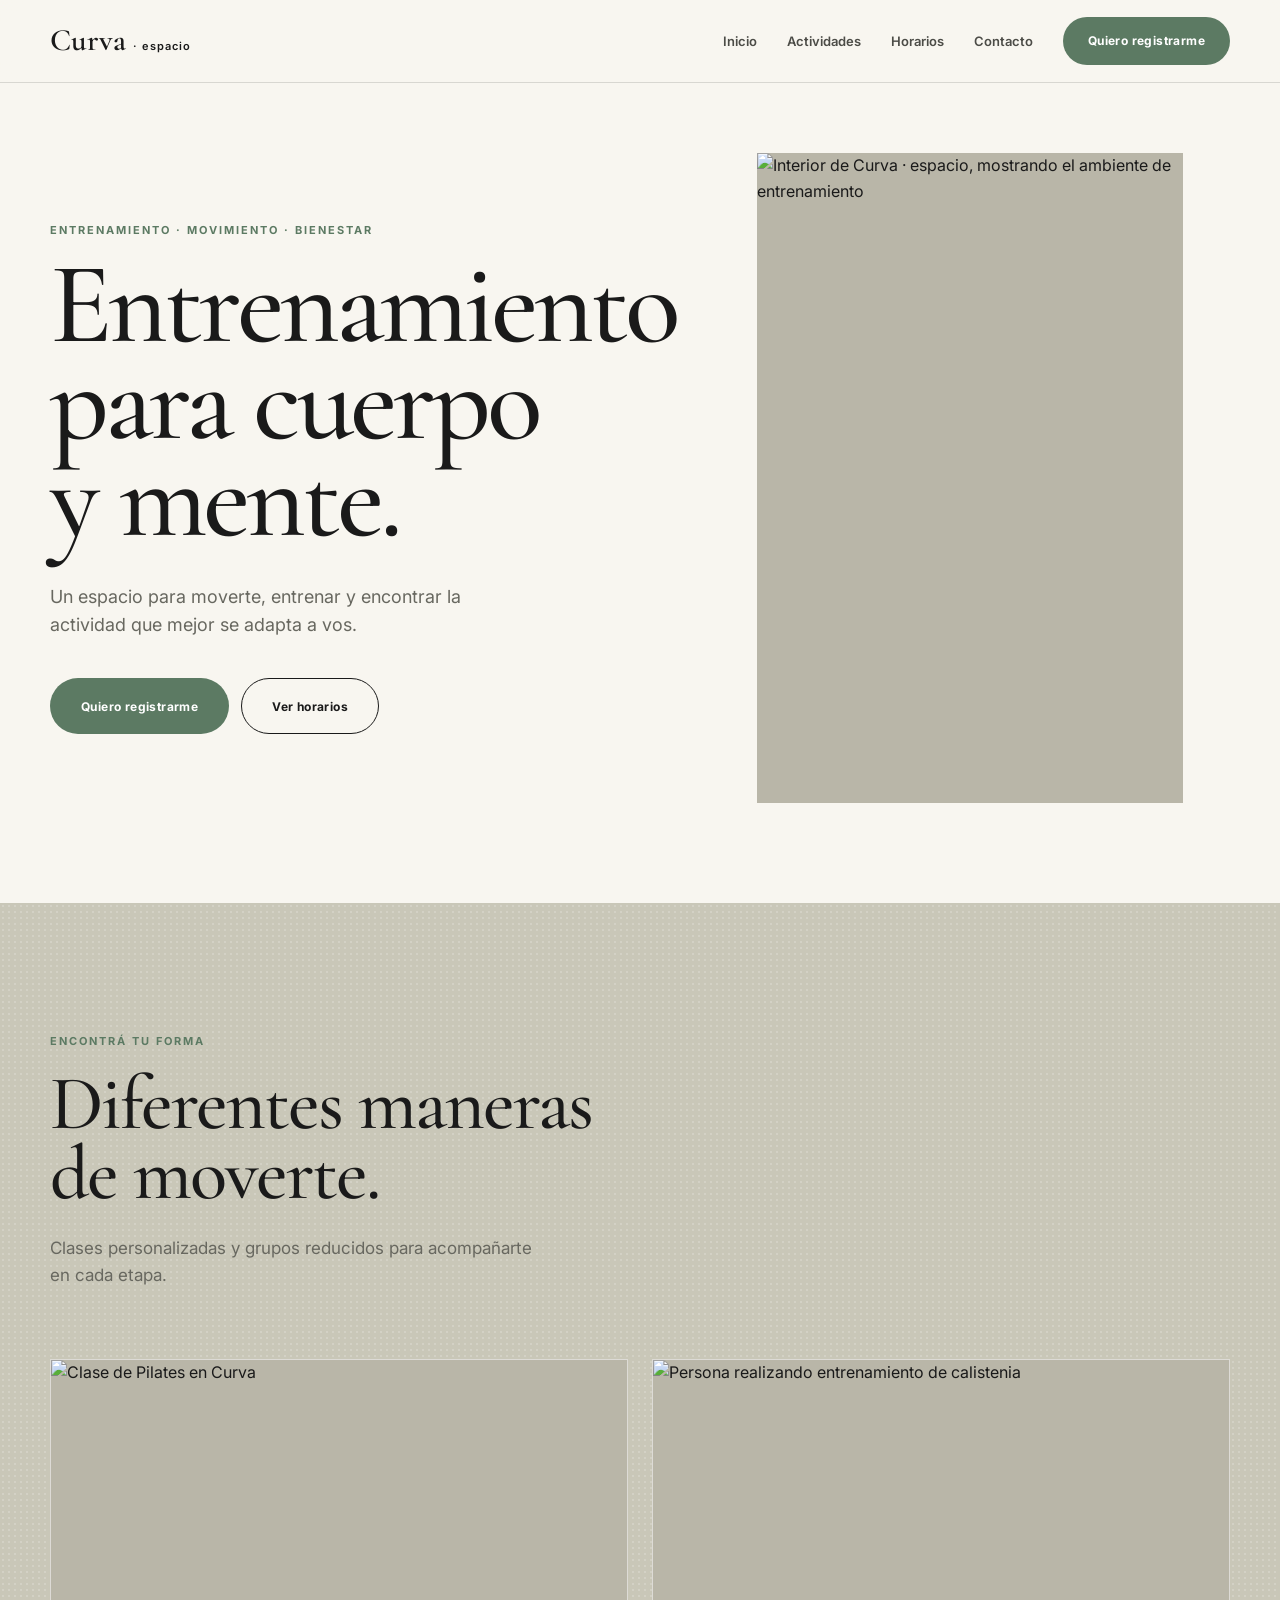
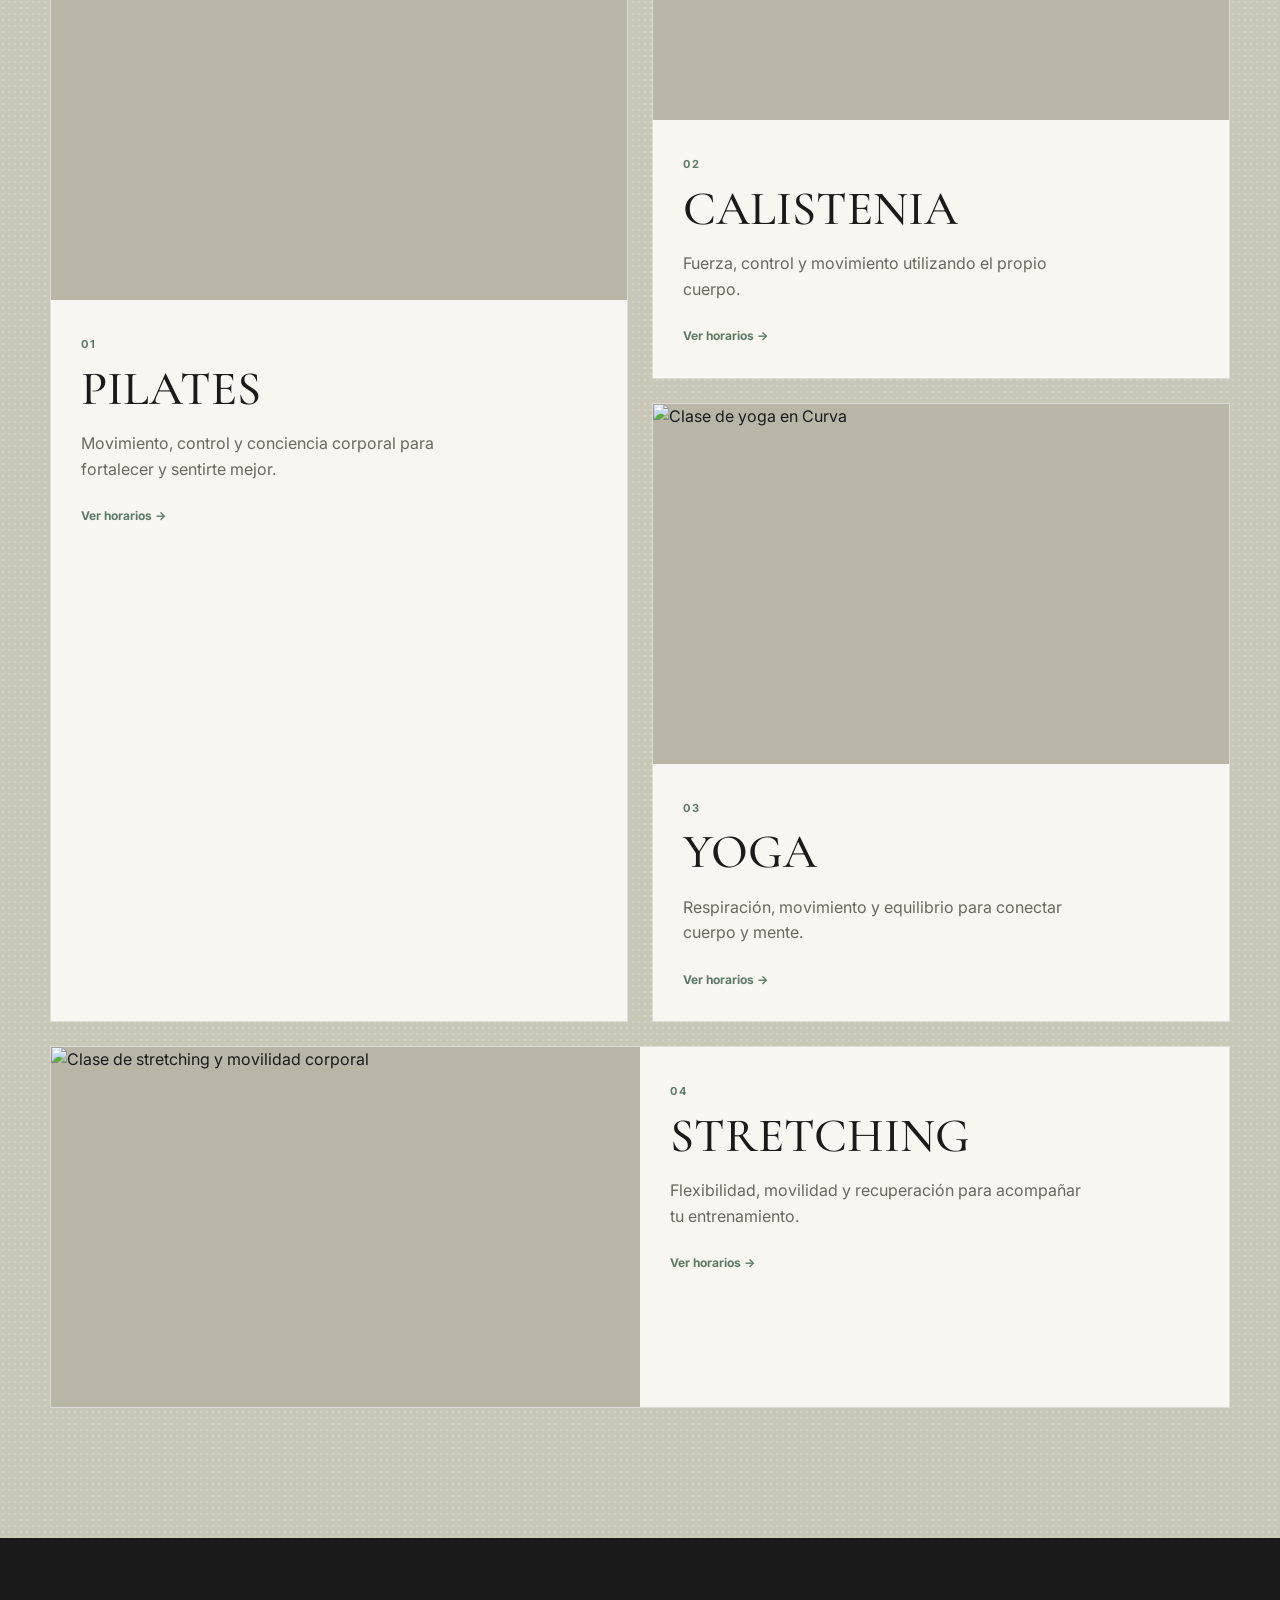
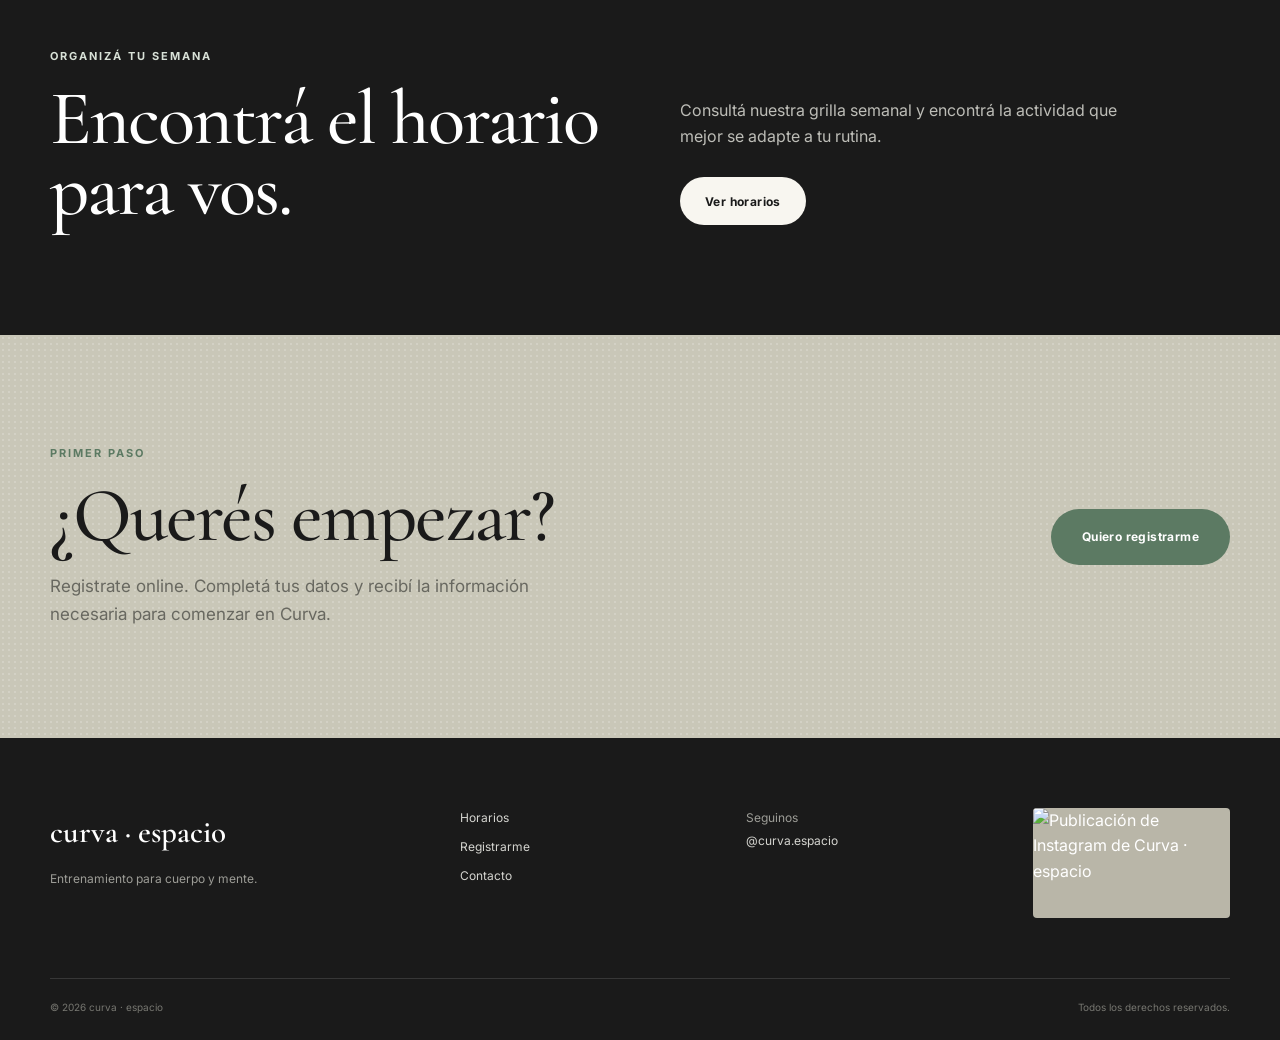
==== index.html @ 589f73f8 "Segundo commit: arreglo de css" ====
<!DOCTYPE html>
<html lang="es">
<head>
    <meta charset="UTF-8">
    <meta name="viewport" content="width=device-width, initial-scale=1.0">

    <title>curva · espacio | Entrenamiento para cuerpo y mente</title>

    <meta
        name="description"
        content="Curva · espacio. Pilates, calistenia, yoga y stretching. Entrenamiento para cuerpo y mente."
    >

    <link rel="preconnect" href="https://fonts.googleapis.com">
    <link rel="preconnect" href="https://fonts.gstatic.com" crossorigin>

    <link
        href="https://fonts.googleapis.com/css2?family=Cormorant+Garamond:wght@400;500;600;700&family=Inter:wght@400;500;600;700&display=swap"
        rel="stylesheet"
    >

    <link rel="stylesheet" href="css/style.css">
</head>

<body>

<header class="site-header">

    <div class="container header-inner">

        <a href="index.html" class="brand">
            Curva <span>· espacio</span>
        </a>

        <nav class="desktop-nav">
            <a href="index.html">Inicio</a>
            <a href="index.html#actividades">Actividades</a>
            <a href="horarios.html">Horarios</a>
            <a href="contacto.html">Contacto</a>
        </nav>

        <a href="registro.html" class="button button-primary header-button">
            Quiero registrarme
        </a>

        <button class="menu-button" id="menuButton" aria-label="Abrir menú">
            ☰
        </button>

    </div>

    <nav class="mobile-nav" id="mobileNav">
        <a href="index.html">Inicio</a>
        <a href="index.html#actividades">Actividades</a>
        <a href="horarios.html">Horarios</a>
        <a href="contacto.html">Contacto</a>
        <a href="registro.html">Quiero registrarme</a>
    </nav>

</header>


<main>

    <!-- HERO -->

    <section class="hero">

        <div class="container hero-grid">

            <div class="hero-copy">

                <p class="eyebrow">
                    ENTRENAMIENTO · MOVIMIENTO · BIENESTAR
                </p>

                <h1>
                    Entrenamiento<br>
                    para cuerpo<br>
                    y mente.
                </h1>

                <p class="hero-description">
                    Un espacio para moverte, entrenar y encontrar
                    la actividad que mejor se adapta a vos.
                </p>

                <div class="hero-actions">

                    <a
                        href="registro.html"
                        class="button button-primary button-large"
                    >
                        Quiero registrarme
                    </a>

                    <a
                        href="horarios.html"
                        class="button button-outline button-large"
                    >
                        Ver horarios
                    </a>

                </div>

            </div>


            <div class="hero-image image-frame">

                <img
                    src="images/hero.jpg"
                    alt="Interior de Curva · espacio, mostrando el ambiente de entrenamiento"
                >

            </div>

        </div>

    </section>


    <!-- ACTIVIDADES -->

    <section id="actividades" class="activities section-paper">

        <div class="container">

            <div class="section-intro">

                <p class="eyebrow">
                    ENCONTRÁ TU FORMA
                </p>

                <h2>
                    Diferentes maneras<br>
                    de moverte.
                </h2>

                <p>
                    Clases personalizadas y grupos reducidos
                    para acompañarte en cada etapa.
                </p>

            </div>


            <div class="activity-grid">


                <!-- PILATES -->

                <article class="activity-card activity-large">

                    <div class="activity-image image-frame">

                        <img
                            src="images/pilates.jpg"
                            alt="Clase de Pilates en Curva"
                        >

                    </div>

                    <div class="activity-info">

                        <span class="activity-number">01</span>

                        <h3>Pilates</h3>

                        <p>
                            Movimiento, control y conciencia
                            corporal para fortalecer y sentirte mejor.
                        </p>

                        <a href="horarios.html?actividad=pilates">
                            Ver horarios →
                        </a>

                    </div>

                </article>


                <!-- CALESTENIA -->

                <article class="activity-card">

                    <div class="activity-image image-frame">

                        <img
                            src="images/calistenia.jpg"
                            alt="Persona realizando entrenamiento de calistenia"
                        >

                    </div>

                    <div class="activity-info">

                        <span class="activity-number">02</span>

                        <h3>Calistenia</h3>

                        <p>
                            Fuerza, control y movimiento utilizando
                            el propio cuerpo.
                        </p>

                        <a href="horarios.html?actividad=calistenia">
                            Ver horarios →
                        </a>

                    </div>

                </article>


                <!-- YOGA -->

                <article class="activity-card">

                    <div class="activity-image image-frame">

                        <img
                            src="images/yoga.jpg"
                            alt="Clase de yoga en Curva"
                        >

                    </div>

                    <div class="activity-info">

                        <span class="activity-number">03</span>

                        <h3>Yoga</h3>

                        <p>
                            Respiración, movimiento y equilibrio
                            para conectar cuerpo y mente.
                        </p>

                        <a href="horarios.html?actividad=yoga">
                            Ver horarios →
                        </a>

                    </div>

                </article>


                <!-- STRETCHING -->

                <article class="activity-card activity-wide">

                    <div class="activity-image image-frame">

                        <img
                            src="images/stretching.jpg"
                            alt="Clase de stretching y movilidad corporal"
                        >

                    </div>

                    <div class="activity-info">

                        <span class="activity-number">04</span>

                        <h3>Stretching</h3>

                        <p>
                            Flexibilidad, movilidad y recuperación
                            para acompañar tu entrenamiento.
                        </p>

                        <a href="horarios.html?actividad=stretching">
                            Ver horarios →
                        </a>

                    </div>

                </article>

            </div>

        </div>

    </section>


    <!-- HORARIOS CTA -->

    <section class="schedule-cta">

        <div class="container schedule-cta-inner">

            <div>

                <p class="eyebrow eyebrow-light">
                    ORGANIZÁ TU SEMANA
                </p>

                <h2>
                    Encontrá el horario<br>
                    para vos.
                </h2>

            </div>

            <div>

                <p>
                    Consultá nuestra grilla semanal y encontrá
                    la actividad que mejor se adapte a tu rutina.
                </p>

                <a
                    href="horarios.html"
                    class="button button-light"
                >
                    Ver horarios
                </a>

            </div>

        </div>

    </section>


    <!-- REGISTRO -->

    <section class="registration section-paper">

        <div class="container registration-inner">

            <div>

                <p class="eyebrow">
                    PRIMER PASO
                </p>

                <h2>
                    ¿Querés empezar?
                </h2>

                <p>
                    Registrate online. Completá tus datos y
                    recibí la información necesaria para
                    comenzar en Curva.
                </p>

            </div>

            <a
                href="registro.html"
                class="button button-primary button-large"
            >
                Quiero registrarme
            </a>

        </div>

    </section>

</main>


<footer class="site-footer">

    <div class="container footer-grid">

        <div>

            <a href="index.html" class="footer-brand">
                curva · espacio
            </a>

            <p>
                Entrenamiento para cuerpo y mente.
            </p>

        </div>


        <div class="footer-links">

            <a href="horarios.html">Horarios</a>
            <a href="registro.html">Registrarme</a>
            <a href="contacto.html">Contacto</a>

        </div>


        <div class="footer-social">

            <p>Seguinos</p>

            <a
                href="https://www.instagram.com/curva.espacio/"
                target="_blank"
                rel="noopener noreferrer"
            >
                @curva.espacio
            </a>

        </div>


        <div class="footer-instagram image-frame">

            <a
                href="https://www.instagram.com/curva.espacio/"
                target="_blank"
                rel="noopener noreferrer"
            >

                <img
                    src="images/instagram-01.jpg"
                    alt="Publicación de Instagram de Curva · espacio"
                >

            </a>

        </div>

    </div>


    <div class="container footer-bottom">

        <span>
            © 2026 curva · espacio
        </span>

        <span>
            Todos los derechos reservados.
        </span>

    </div>

</footer>


<script src="js/script.js"></script>

</body>
</html>
---- css/style.css ----
:root {
    --sage: #5C7A63;
    --sage-dark: #46604d;

    --cream: #F8F6F0;
    --paper: #C9C7B8;

    --black: #1A1A1A;
    --black-soft: #141414;

    --white: #FFFFFF;

    --text-muted: #686860;
    --border: rgba(26, 26, 26, 0.14);

    --serif: "Cormorant Garamond", Georgia, serif;
    --sans: "Inter", Arial, sans-serif;

    --container: 1180px;
}


/* =========================
   RESET
========================= */

* {
    margin: 0;
    padding: 0;
    box-sizing: border-box;
}

html {
    scroll-behavior: smooth;
}

body {
    font-family: var(--sans);
    background: var(--cream);
    color: var(--black);
    line-height: 1.6;
}

img {
    width: 100%;
    height: 100%;
    object-fit: cover;
    display: block;
}

a {
    color: inherit;
    text-decoration: none;
}

button,
input,
select,
textarea {
    font: inherit;
}


/* =========================
   GLOBAL
========================= */

.container {
    width: min(var(--container), calc(100% - 48px));
    margin-inline: auto;
}

.section {
    padding: 120px 0;
}

.section-paper {
    background-color: var(--paper);

    background-image:
        radial-gradient(
            rgba(255,255,255,0.18) 1px,
            transparent 1px
        );

    background-size: 6px 6px;
}

.eyebrow {
    margin-bottom: 18px;

    color: var(--sage);

    font-size: 11px;
    font-weight: 700;

    letter-spacing: 2px;
    text-transform: uppercase;
}

.eyebrow-light {
    color: #d8e1d7;
}

h1,
h2,
h3 {
    font-family: var(--serif);
    font-weight: 500;
}

h1 {
    font-size: clamp(70px, 9vw, 130px);
    line-height: 0.84;
    letter-spacing: -4px;
}

h2 {
    font-size: clamp(52px, 6vw, 82px);
    line-height: 0.92;
    letter-spacing: -2px;
}

p {
    color: var(--text-muted);
}


/* =========================
   HEADER
========================= */

.site-header {
    position: sticky;
    top: 0;
    z-index: 100;

    background: rgba(248, 246, 240, 0.94);

    backdrop-filter: blur(12px);

    border-bottom: 1px solid var(--border);
}

.header-inner {
    min-height: 82px;

    display: flex;
    align-items: center;
    justify-content: space-between;

    gap: 30px;
}

.brand,
.footer-brand {
    font-family: var(--serif);
    font-size: 31px;
    font-weight: 600;

    white-space: nowrap;
}

.brand span {
    font-family: var(--sans);

    font-size: 11px;
    letter-spacing: 1px;
}

.desktop-nav {
    display: flex;
    align-items: center;
    gap: 30px;

    margin-left: auto;
}

.desktop-nav a {
    font-size: 13px;
    font-weight: 600;

    color: #4c4c47;

    transition: color .2s ease;
}

.desktop-nav a:hover,
.desktop-nav a.active {
    color: var(--sage);
}

.button {
    display: inline-flex;

    align-items: center;
    justify-content: center;

    min-height: 48px;

    padding: 13px 24px;

    border-radius: 999px;

    font-size: 12px;
    font-weight: 700;

    letter-spacing: .4px;

    border: 1px solid transparent;

    transition:
        transform .2s ease,
        background .2s ease,
        color .2s ease;
}

.button:hover {
    transform: translateY(-2px);
}

.button-primary {
    background: var(--sage);
    color: white;
}

.button-primary:hover {
    background: var(--sage-dark);
}

.button-outline {
    background: transparent;
    border-color: var(--black);
    color: var(--black);
}

.button-light {
    background: var(--cream);
    color: var(--black);
}

.button-large {
    min-height: 56px;
    padding: 15px 30px;
}

.menu-button {
    display: none;

    border: 0;
    background: none;

    font-size: 24px;

    cursor: pointer;
}

.mobile-nav {
    display: none;
}


/* =========================
   HERO
========================= */

.hero {
    padding: 70px 0 100px;
    background: var(--cream);
}

.hero-grid {
    display: grid;

    grid-template-columns: 1fr 0.9fr;

    align-items: center;

    gap: 80px;
}

.hero-copy {
    padding: 40px 0;
}

.hero-description {
    max-width: 480px;

    margin-top: 35px;

    font-size: 18px;
}

.hero-actions {
    display: flex;
    flex-wrap: wrap;

    gap: 12px;

    margin-top: 38px;
}

.hero-image {
    height: 650px;
}


/* =========================
   IMAGE FRAME
========================= */

.image-frame {
    overflow: hidden;

    background: #b9b6a8;
}

.image-frame img {
    transition: transform .5s ease;
}

.image-frame:hover img {
    transform: scale(1.025);
}


/* =========================
   ACTIVITIES
========================= */

.activities {
    padding: 130px 0;
}

.section-intro {
    max-width: 680px;

    margin-bottom: 70px;
}

.section-intro > p:last-child {
    max-width: 500px;

    margin-top: 25px;

    font-size: 17px;
}

.activity-grid {
    display: grid;

    grid-template-columns: repeat(2, 1fr);

    gap: 24px;
}

.activity-card {
    background: var(--cream);

    border: 1px solid rgba(26,26,26,.12);
}

.activity-large {
    grid-row: span 2;
}

.activity-wide {
    grid-column: span 2;

    display: grid;
    grid-template-columns: 1fr 1fr;
}

.activity-image {
    height: 360px;
}

.activity-large .activity-image {
    height: 540px;
}

.activity-wide .activity-image {
    height: 360px;
}

.activity-info {
    padding: 30px;
}

.activity-number {
    color: var(--sage);

    font-size: 11px;
    font-weight: 700;

    letter-spacing: 2px;
}

.activity-info h3 {
    margin-top: 12px;

    font-size: 48px;
    line-height: .9;

    text-transform: uppercase;
}

.activity-info p {
    max-width: 420px;

    margin: 20px 0;
}

.activity-info a {
    color: var(--sage);

    font-size: 12px;
    font-weight: 700;
}


/* =========================
   SCHEDULE CTA
========================= */

.schedule-cta {
    padding: 110px 0;

    background: var(--black);
    color: white;
}

.schedule-cta-inner {
    display: grid;

    grid-template-columns: 1fr 1fr;

    align-items: end;

    gap: 80px;
}

.schedule-cta h2 {
    color: white;
}

.schedule-cta p:not(.eyebrow) {
    max-width: 450px;

    margin-bottom: 28px;

    color: #bdbdb7;
}


/* =========================
   REGISTRATION CTA
========================= */

.registration {
    padding: 110px 0;
}

.registration-inner {
    display: flex;

    align-items: center;
    justify-content: space-between;

    gap: 60px;
}

.registration-inner > div {
    max-width: 620px;
}

.registration-inner p:last-child {
    max-width: 500px;

    margin-top: 22px;

    font-size: 17px;
}


/* =========================
   PAGE HERO
========================= */

.page-hero {
    padding: 100px 0 90px;
}

.page-hero p:last-child {
    max-width: 550px;

    margin-top: 28px;

    font-size: 18px;
}


/* =========================
   SCHEDULE
========================= */

.schedule-section {
    padding: 70px 0 120px;
}

.schedule-filters {
    display: flex;
    flex-wrap: wrap;

    gap: 8px;

    margin-bottom: 45px;
}

.filter-button {
    border: 1px solid var(--black);

    background: transparent;

    color: var(--black);

    padding: 11px 20px;

    border-radius: 999px;

    font-size: 12px;
    font-weight: 700;

    cursor: pointer;

    transition: .2s ease;
}

.filter-button:hover,
.filter-button.active {
    background: var(--sage);
    border-color: var(--sage);

    color: white;
}

.schedule-list {
    display: flex;

    flex-direction: column;

    gap: 18px;
}

.day-card {
    display: grid;

    grid-template-columns: 180px 1fr;

    gap: 20px;

    padding: 22px;

    background: rgba(248,246,240,.72);

    border: 1px solid rgba(26,26,26,.1);

    border-radius: 28px;
}

.day-name {
    display: flex;

    align-items: center;
    justify-content: center;

    min-height: 64px;

    padding: 15px;

    background: var(--cream);

    border-radius: 20px;

    font-size: 13px;
    font-weight: 700;

    text-transform: uppercase;
    letter-spacing: 1.5px;
}

.day-activities {
    display: flex;

    flex-direction: column;

    gap: 9px;
}

.schedule-item {
    display: flex;

    align-items: center;
    justify-content: space-between;

    gap: 15px;
}

.activity-name {
    color: var(--sage);

    font-family: var(--serif);

    font-size: 26px;

    text-transform: uppercase;
}

.time-pill {
    display: flex;

    align-items: center;
    justify-content: center;

    min-height: 48px;

    padding: 10px 20px;

    border-radius: 999px;

    background: var(--sage);

    color: white;

    font-size: 12px;
    font-weight: 700;

    text-align: center;
}

.schedule-note {
    margin-top: 35px;

    padding: 20px;

    border-top: 1px solid var(--border);

    border-bottom: 1px solid var(--border);
}

.schedule-note p {
    font-size: 12px;
}

.schedule-bottom-cta {
    display: flex;

    align-items: center;
    justify-content: space-between;

    gap: 40px;

    margin-top: 80px;
}

.schedule-bottom-cta h2 {
    font-size: 55px;
}


/* =========================
   REGISTRATION PAGE
========================= */

.registration-page {
    padding: 100px 0 130px;
}

.registration-layout {
    display: grid;

    grid-template-columns: .8fr 1fr;

    gap: 100px;

    align-items: start;
}

.registration-intro h1 {
    margin-top: 10px;
}

.registration-intro > p {
    max-width: 470px;

    margin-top: 35px;

    font-size: 17px;
}

.registration-info {
    max-width: 430px;

    margin-top: 50px;

    padding-top: 25px;

    border-top: 1px solid var(--border);
}

.registration-info strong {
    font-size: 13px;
}

.registration-info p {
    margin-top: 10px;

    font-size: 13px;
}

.registration-form-wrapper {
    background: var(--cream);

    padding: 45px;

    border: 1px solid rgba(26,26,26,.14);

    border-radius: 28px;
}

.form-section-title {
    margin-bottom: 28px;

    font-family: var(--serif);

    font-size: 36px;
}

.form-row {
    display: grid;

    grid-template-columns: 1fr 1fr;

    gap: 15px;
}

.form-field {
    margin-bottom: 20px;
}

.form-field label {
    display: block;

    margin-bottom: 7px;

    font-size: 11px;
    font-weight: 700;

    text-transform: uppercase;
    letter-spacing: 1px;
}

.form-field input,
.form-field select,
.form-field textarea {
    width: 100%;

    padding: 14px 15px;

    border: 1px solid rgba(26,26,26,.18);

    border-radius: 10px;

    background: white;

    color: var(--black);

    outline: none;

    resize: vertical;
}

.form-field input:focus,
.form-field select:focus,
.form-field textarea:focus {
    border-color: var(--sage);
}

.checkbox-field {
    display: flex;

    align-items: flex-start;

    gap: 10px;

    margin: 25px 0;

    font-size: 12px;

    color: var(--text-muted);
}

.checkbox-field input {
    margin-top: 4px;
}

.button-full {
    width: 100%;
}

.form-disclaimer {
    margin-top: 15px;

    font-size: 10px;

    text-align: center;
}

.success-box {
    text-align: center;

    padding: 50px 20px;
}

.success-icon {
    width: 60px;
    height: 60px;

    display: grid;
    place-items: center;

    margin: 0 auto 25px;

    border-radius: 50%;

    background: var(--sage);

    color: white;

    font-size: 24px;
}

.success-box h2 {
    font-size: 52px;
}

.success-box p {
    max-width: 450px;

    margin: 20px auto 30px;
}

.hidden {
    display: none !important;
}


/* =========================
   CONTACT
========================= */

.contact-section {
    padding: 80px 0 130px;
}

.contact-grid {
    display: grid;

    grid-template-columns: .75fr 1.25fr;

    gap: 80px;
}

.contact-information {
    display: flex;

    flex-direction: column;

    align-items: flex-start;

    gap: 35px;
}

.contact-item span,
.contact-instagram span {
    display: block;

    margin-bottom: 7px;

    color: var(--sage);

    font-size: 10px;
    font-weight: 700;

    letter-spacing: 2px;
}

.contact-item a,
.contact-instagram a {
    font-family: var(--serif);

    font-size: 32px;
}

.contact-item p {
    font-size: 16px;
}

.contact-instagram {
    padding-top: 30px;

    border-top: 1px solid var(--border);

    width: 100%;
}

.map-container {
    min-height: 550px;
}

.map-placeholder {
    height: 100%;
    min-height: 550px;

    display: grid;
    place-items: center;

    background: #b4b1a4;

    color: rgba(26,26,26,.55);

    font-size: 12px;
    font-weight: 700;

    letter-spacing: 2px;
}

.contact-final {
    padding: 100px 0;

    background: var(--black);

    color: white;

    text-align: center;
}

.contact-final h2 {
    margin-bottom: 35px;

    color: white;
}


/* =========================
   FOOTER
========================= */

.site-footer {
    padding: 70px 0 25px;

    background: var(--black);

    color: white;
}

.footer-grid {
    display: grid;

    grid-template-columns: 1.5fr 1fr 1fr .8fr;

    gap: 40px;
}

.footer-brand {
    color: white;
}

.footer-grid p {
    margin-top: 12px;

    color: #9d9d97;

    font-size: 12px;
}

.footer-links {
    display: flex;

    flex-direction: column;

    gap: 10px;
}

.footer-links a,
.footer-social a {
    color: #d5d5d0;

    font-size: 12px;
}

.footer-social p {
    margin-top: 0;
}

.footer-instagram {
    height: 110px;

    border-radius: 4px;
}

.footer-bottom {
    display: flex;

    justify-content: space-between;

    gap: 20px;

    margin-top: 60px;
    padding-top: 20px;

    border-top: 1px solid #373737;

    color: #777771;

    font-size: 10px;
}


/* =========================
   RESPONSIVE
========================= */

@media (max-width: 900px) {

    .desktop-nav,
    .header-button {
        display: none;
    }

    .menu-button {
        display: block;
    }

    .mobile-nav {
        display: none;

        flex-direction: column;

        padding: 20px 24px;

        background: var(--cream);

        border-top: 1px solid var(--border);
    }

    .mobile-nav.open {
        display: flex;
    }

    .mobile-nav a {
        padding: 12px 0;

        font-size: 14px;
        font-weight: 600;
    }

    .hero-grid,
    .schedule-cta-inner,
    .registration-layout,
    .contact-grid {
        grid-template-columns: 1fr;
    }

    .hero-image {
        height: 500px;
    }

    .activity-grid {
        grid-template-columns: 1fr;
    }

    .activity-large {
        grid-row: auto;
    }

    .activity-wide {
        grid-column: auto;

        display: block;
    }

    .activity-large .activity-image,
    .activity-image,
    .activity-wide .activity-image {
        height: 420px;
    }

    .registration-inner {
        flex-direction: column;

        align-items: flex-start;
    }

    .footer-grid {
        grid-template-columns: 1fr 1fr;
    }

    .day-card {
        grid-template-columns: 1fr;
    }

    .registration-layout {
        gap: 50px;
    }
}


@media (max-width: 600px) {

    .container {
        width: min(
            var(--container),
            calc(100% - 30px)
        );
    }

    h1 {
        font-size: 65px;
    }

    h2 {
        font-size: 52px;
    }

    .hero {
        padding: 45px 0 70px;
    }

    .hero-image {
        height: 400px;
    }

    .hero-actions {
        flex-direction: column;
        align-items: stretch;
    }

    .button-large {
        width: 100%;
    }

    .activities,
    .section {
        padding: 80px 0;
    }

    .activity-large .activity-image,
    .activity-image,
    .activity-wide .activity-image {
        height: 320px;
    }

    .activity-info h3 {
        font-size: 42px;
    }

    .schedule-item {
        flex-direction: column;

        align-items: stretch;
    }

    .time-pill {
        width: 100%;
    }

    .schedule-bottom-cta {
        flex-direction: column;

        align-items: flex-start;
    }

    .schedule-bottom-cta h2 {
        font-size: 48px;
    }

    .form-row {
        grid-template-columns: 1fr;
    }

    .registration-form-wrapper {
        padding: 25px 20px;
    }

    .contact-grid {
        gap: 45px;
    }

    .map-placeholder,
    .map-container {
        min-height: 400px;
    }

    .footer-grid {
        grid-template-columns: 1fr;
    }

    .footer-bottom {
        flex-direction: column;
    }
}
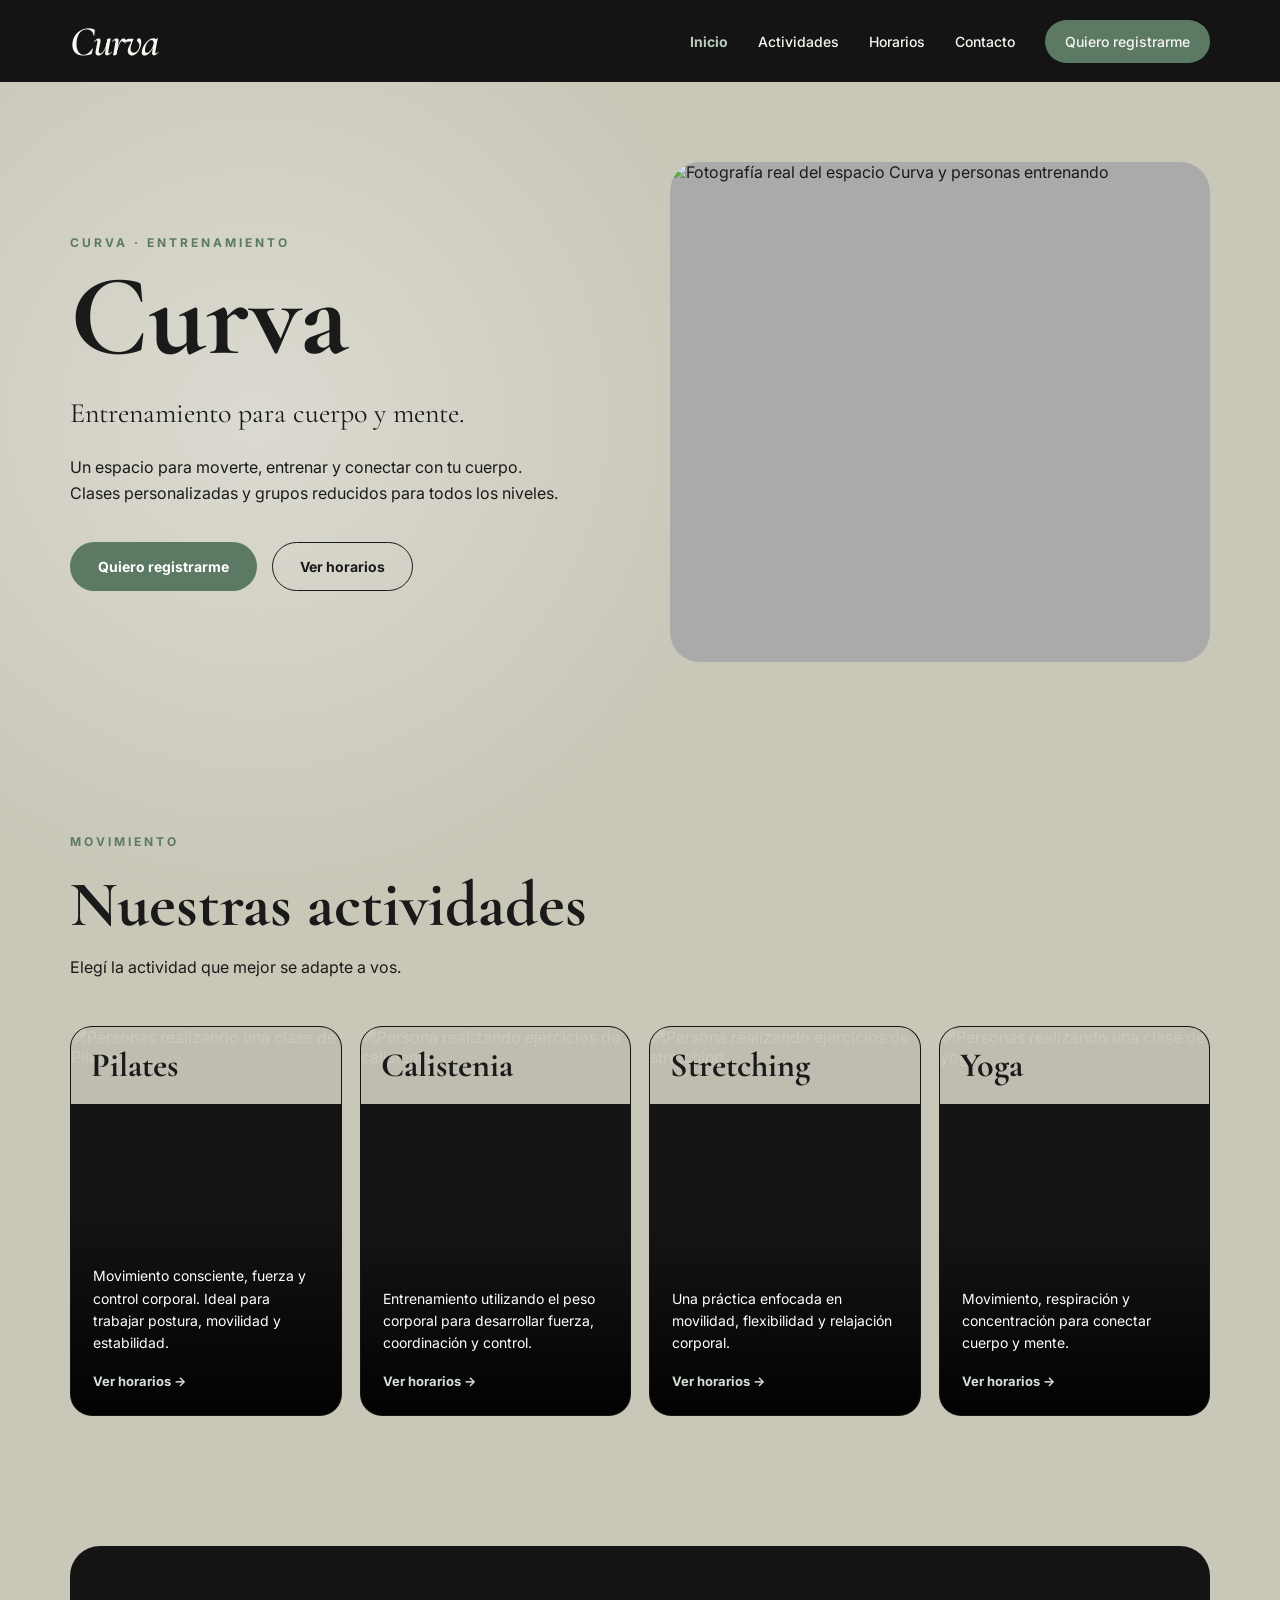
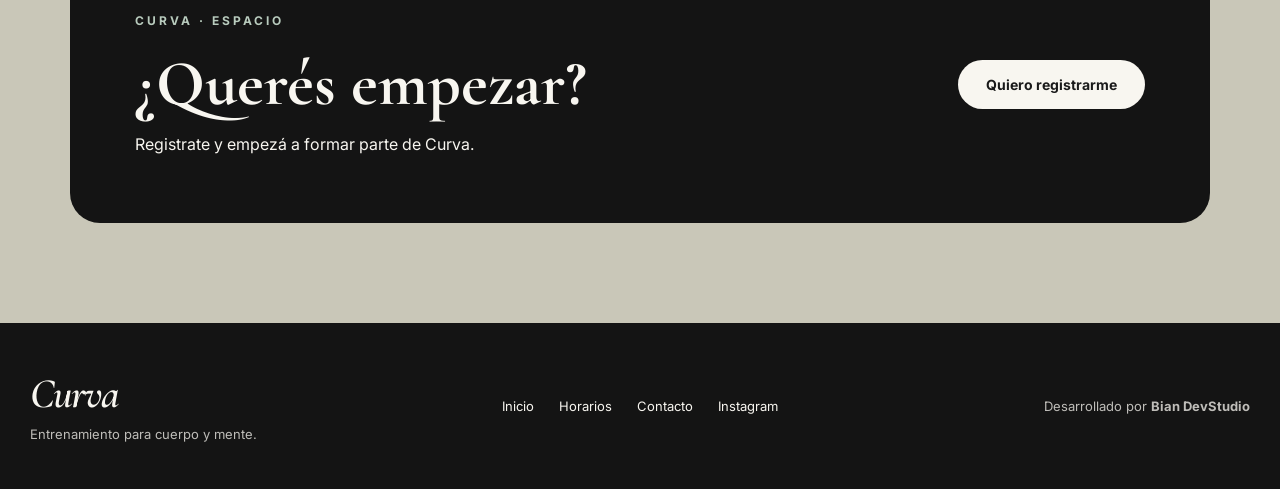
==== commit 939d1e97: "cambios estructurales, imagenes, funcionamiento de JS" ====
--- a/index.html
+++ b/index.html
@@ -1,446 +1,241 @@
 <!DOCTYPE html>
 <html lang="es">
+
 <head>
     <meta charset="UTF-8">
     <meta name="viewport" content="width=device-width, initial-scale=1.0">
 
-    <title>curva · espacio | Entrenamiento para cuerpo y mente</title>
-
-    <meta
-        name="description"
-        content="Curva · espacio. Pilates, calistenia, yoga y stretching. Entrenamiento para cuerpo y mente."
-    >
+    <title>curva · espacio</title>
+
+    <link rel="stylesheet" href="css/style.css">
 
     <link rel="preconnect" href="https://fonts.googleapis.com">
     <link rel="preconnect" href="https://fonts.gstatic.com" crossorigin>
-
     <link
-        href="https://fonts.googleapis.com/css2?family=Cormorant+Garamond:wght@400;500;600;700&family=Inter:wght@400;500;600;700&display=swap"
-        rel="stylesheet"
-    >
-
-    <link rel="stylesheet" href="css/style.css">
+        href="https://fonts.googleapis.com/css2?family=Cormorant+Garamond:wght@500;600;700&family=Inter:wght@400;500;600;700&display=swap"
+        rel="stylesheet">
 </head>
 
 <body>
 
-<header class="site-header">
-
-    <div class="container header-inner">
-
-        <a href="index.html" class="brand">
-            Curva <span>· espacio</span>
-        </a>
-
-        <nav class="desktop-nav">
+    <header class="site-header">
+        <nav class="navbar">
+
+            <a href="index.html" class="logo">Curva</a>
+
+            <button class="menu-toggle" id="menuToggle" aria-label="Abrir menú">
+                ☰
+            </button>
+
+            <div class="nav-menu" id="navMenu">
+                <a href="index.html" class="active">Inicio</a>
+                <a href="index.html#actividades">Actividades</a>
+                <a href="horarios.html">Horarios</a>
+                <a href="contacto.html">Contacto</a>
+                <a href="registro.html" class="nav-cta">Quiero registrarme</a>
+            </div>
+
+        </nav>
+    </header>
+
+
+    <main>
+
+        <!-- HERO -->
+        <section class="hero">
+
+            <div class="hero-content">
+
+                <p class="eyebrow">CURVA · ENTRENAMIENTO</p>
+
+                <h1>Curva</h1>
+
+                <p class="hero-subtitle">
+                    Entrenamiento para cuerpo y mente.
+                </p>
+
+                <p class="hero-description">
+                    Un espacio para moverte, entrenar y conectar con tu cuerpo.
+                    Clases personalizadas y grupos reducidos para todos los niveles.
+                </p>
+
+                <div class="hero-buttons">
+                    <a href="registro.html" class="btn btn-primary">
+                        Quiero registrarme
+                    </a>
+
+                    <a href="horarios.html" class="btn btn-secondary">
+                        Ver horarios
+                    </a>
+                </div>
+
+            </div>
+
+            <div class="hero-image">
+                <img src="https://i.ibb.co/39Xh1VMg/Chat-GPT-Image-Aug-9-2026-06-13-43-PM.png"
+                    alt="Fotografía real del espacio Curva y personas entrenando" border="0">
+            </div>
+
+        </section>
+
+
+        <!-- ACTIVIDADES -->
+        <section class="activities-section" id="actividades">
+
+            <div class="section-heading">
+                <p class="eyebrow">MOVIMIENTO</p>
+                <h2>Nuestras actividades</h2>
+                <p>
+                    Elegí la actividad que mejor se adapte a vos.
+                </p>
+            </div>
+
+
+            <div class="activity-grid">
+
+                <article class="activity-card">
+                    <div class="activity-image">
+                        <img src="https://www.lanacion.com.ar/resizer/v2/el-pilates-esta-viviendo-un-boom-como-nunca-antes-AVSJVA2NIJHHRNGMYUJF6BVEII.JPG?auth=212dcbfe2565f1b15836f2805d3e4968150fbaca1ac7b44af1a2a1fc188b2184&width=1200&height=1200&quality=70&smart=true"
+                            alt="Personas realizando una clase de Pilates">
+                    </div>
+
+                    <div class="activity-title">
+                        <h3>Pilates</h3>
+                    </div>
+
+                    <div class="activity-info">
+                        <p>
+                            Movimiento consciente, fuerza y control corporal.
+                            Ideal para trabajar postura, movilidad y estabilidad.
+                        </p>
+
+                        <a href="horarios.html?actividad=pilates">
+                            Ver horarios →
+                        </a>
+                    </div>
+                </article>
+
+
+                <article class="activity-card">
+                    <div class="activity-image">
+                        <img src="https://blogscdn.thehut.net/wp-content/uploads/sites/450/2018/06/26100700/ejercicios-de-calistenia.jpg"
+                            alt="Persona realizando ejercicios de calistenia">
+                    </div>
+
+                    <div class="activity-title">
+                        <h3>Calistenia</h3>
+                    </div>
+
+                    <div class="activity-info">
+                        <p>
+                            Entrenamiento utilizando el peso corporal para
+                            desarrollar fuerza, coordinación y control.
+                        </p>
+
+                        <a href="horarios.html?actividad=calistenia">
+                            Ver horarios →
+                        </a>
+                    </div>
+                </article>
+
+
+                <article class="activity-card">
+                    <div class="activity-image">
+                        <img src="https://www.lanacion.com.ar/resizer/v2/tener-una-rutina-de-stretching-es-crucial-antes-ZVGTNDY2RJAFDK6FNNMJNM5RAE.JPG?auth=73c7207e439cc6bf8ff321c32a39fa1faf89ce833e7b2377edb4658e9f6f343c&width=1920&height=1080&quality=70&smart=true"
+                            alt="Persona realizando ejercicios de stretching">
+                    </div>
+
+                    <div class="activity-title">
+                        <h3>Stretching</h3>
+                    </div>
+
+                    <div class="activity-info">
+                        <p>
+                            Una práctica enfocada en movilidad, flexibilidad
+                            y relajación corporal.
+                        </p>
+
+                        <a href="horarios.html?actividad=stretching">
+                            Ver horarios →
+                        </a>
+                    </div>
+                </article>
+
+
+                <article class="activity-card">
+                    <div class="activity-image">
+                        <img src="https://content.cuerpomente.com/medio/2024/09/19/clase-de-yoga_ff631630_1489516412_240919082317_1280x720.jpg"
+                            alt="Personas realizando una clase de yoga">
+                    </div>
+
+                    <div class="activity-title">
+                        <h3>Yoga</h3>
+                    </div>
+
+                    <div class="activity-info">
+                        <p>
+                            Movimiento, respiración y concentración para
+                            conectar cuerpo y mente.
+                        </p>
+
+                        <a href="horarios.html?actividad=yoga">
+                            Ver horarios →
+                        </a>
+                    </div>
+                </article>
+
+            </div>
+
+        </section>
+
+
+        <!-- CTA -->
+        <section class="cta-section">
+
+            <div>
+                <p class="eyebrow">CURVA · ESPACIO</p>
+
+                <h2>¿Querés empezar?</h2>
+
+                <p>
+                    Registrate y empezá a formar parte de Curva.
+                </p>
+            </div>
+
+            <a href="registro.html" class="btn btn-light">
+                Quiero registrarme
+            </a>
+
+        </section>
+
+    </main>
+
+
+    <footer class="site-footer">
+
+        <div class="footer-brand">
+            <span class="logo">Curva</span>
+            <p>Entrenamiento para cuerpo y mente.</p>
+        </div>
+
+        <div class="footer-links">
             <a href="index.html">Inicio</a>
-            <a href="index.html#actividades">Actividades</a>
             <a href="horarios.html">Horarios</a>
             <a href="contacto.html">Contacto</a>
-        </nav>
-
-        <a href="registro.html" class="button button-primary header-button">
-            Quiero registrarme
-        </a>
-
-        <button class="menu-button" id="menuButton" aria-label="Abrir menú">
-            ☰
-        </button>
-
-    </div>
-
-    <nav class="mobile-nav" id="mobileNav">
-        <a href="index.html">Inicio</a>
-        <a href="index.html#actividades">Actividades</a>
-        <a href="horarios.html">Horarios</a>
-        <a href="contacto.html">Contacto</a>
-        <a href="registro.html">Quiero registrarme</a>
-    </nav>
-
-</header>
-
-
-<main>
-
-    <!-- HERO -->
-
-    <section class="hero">
-
-        <div class="container hero-grid">
-
-            <div class="hero-copy">
-
-                <p class="eyebrow">
-                    ENTRENAMIENTO · MOVIMIENTO · BIENESTAR
-                </p>
-
-                <h1>
-                    Entrenamiento<br>
-                    para cuerpo<br>
-                    y mente.
-                </h1>
-
-                <p class="hero-description">
-                    Un espacio para moverte, entrenar y encontrar
-                    la actividad que mejor se adapta a vos.
-                </p>
-
-                <div class="hero-actions">
-
-                    <a
-                        href="registro.html"
-                        class="button button-primary button-large"
-                    >
-                        Quiero registrarme
-                    </a>
-
-                    <a
-                        href="horarios.html"
-                        class="button button-outline button-large"
-                    >
-                        Ver horarios
-                    </a>
-
-                </div>
-
-            </div>
-
-
-            <div class="hero-image image-frame">
-
-                <img
-                    src="images/hero.jpg"
-                    alt="Interior de Curva · espacio, mostrando el ambiente de entrenamiento"
-                >
-
-            </div>
-
+            <a href="https://www.instagram.com/curva.espacio/" target="_blank">
+                Instagram
+            </a>
         </div>
 
-    </section>
-
-
-    <!-- ACTIVIDADES -->
-
-    <section id="actividades" class="activities section-paper">
-
-        <div class="container">
-
-            <div class="section-intro">
-
-                <p class="eyebrow">
-                    ENCONTRÁ TU FORMA
-                </p>
-
-                <h2>
-                    Diferentes maneras<br>
-                    de moverte.
-                </h2>
-
-                <p>
-                    Clases personalizadas y grupos reducidos
-                    para acompañarte en cada etapa.
-                </p>
-
-            </div>
-
-
-            <div class="activity-grid">
-
-
-                <!-- PILATES -->
-
-                <article class="activity-card activity-large">
-
-                    <div class="activity-image image-frame">
-
-                        <img
-                            src="images/pilates.jpg"
-                            alt="Clase de Pilates en Curva"
-                        >
-
-                    </div>
-
-                    <div class="activity-info">
-
-                        <span class="activity-number">01</span>
-
-                        <h3>Pilates</h3>
-
-                        <p>
-                            Movimiento, control y conciencia
-                            corporal para fortalecer y sentirte mejor.
-                        </p>
-
-                        <a href="horarios.html?actividad=pilates">
-                            Ver horarios →
-                        </a>
-
-                    </div>
-
-                </article>
-
-
-                <!-- CALESTENIA -->
-
-                <article class="activity-card">
-
-                    <div class="activity-image image-frame">
-
-                        <img
-                            src="images/calistenia.jpg"
-                            alt="Persona realizando entrenamiento de calistenia"
-                        >
-
-                    </div>
-
-                    <div class="activity-info">
-
-                        <span class="activity-number">02</span>
-
-                        <h3>Calistenia</h3>
-
-                        <p>
-                            Fuerza, control y movimiento utilizando
-                            el propio cuerpo.
-                        </p>
-
-                        <a href="horarios.html?actividad=calistenia">
-                            Ver horarios →
-                        </a>
-
-                    </div>
-
-                </article>
-
-
-                <!-- YOGA -->
-
-                <article class="activity-card">
-
-                    <div class="activity-image image-frame">
-
-                        <img
-                            src="images/yoga.jpg"
-                            alt="Clase de yoga en Curva"
-                        >
-
-                    </div>
-
-                    <div class="activity-info">
-
-                        <span class="activity-number">03</span>
-
-                        <h3>Yoga</h3>
-
-                        <p>
-                            Respiración, movimiento y equilibrio
-                            para conectar cuerpo y mente.
-                        </p>
-
-                        <a href="horarios.html?actividad=yoga">
-                            Ver horarios →
-                        </a>
-
-                    </div>
-
-                </article>
-
-
-                <!-- STRETCHING -->
-
-                <article class="activity-card activity-wide">
-
-                    <div class="activity-image image-frame">
-
-                        <img
-                            src="images/stretching.jpg"
-                            alt="Clase de stretching y movilidad corporal"
-                        >
-
-                    </div>
-
-                    <div class="activity-info">
-
-                        <span class="activity-number">04</span>
-
-                        <h3>Stretching</h3>
-
-                        <p>
-                            Flexibilidad, movilidad y recuperación
-                            para acompañar tu entrenamiento.
-                        </p>
-
-                        <a href="horarios.html?actividad=stretching">
-                            Ver horarios →
-                        </a>
-
-                    </div>
-
-                </article>
-
-            </div>
-
+        <div class="footer-dev">
+            <p>Desarrollado por <strong>Bian DevStudio</strong></p>
         </div>
 
-    </section>
-
-
-    <!-- HORARIOS CTA -->
-
-    <section class="schedule-cta">
-
-        <div class="container schedule-cta-inner">
-
-            <div>
-
-                <p class="eyebrow eyebrow-light">
-                    ORGANIZÁ TU SEMANA
-                </p>
-
-                <h2>
-                    Encontrá el horario<br>
-                    para vos.
-                </h2>
-
-            </div>
-
-            <div>
-
-                <p>
-                    Consultá nuestra grilla semanal y encontrá
-                    la actividad que mejor se adapte a tu rutina.
-                </p>
-
-                <a
-                    href="horarios.html"
-                    class="button button-light"
-                >
-                    Ver horarios
-                </a>
-
-            </div>
-
-        </div>
-
-    </section>
-
-
-    <!-- REGISTRO -->
-
-    <section class="registration section-paper">
-
-        <div class="container registration-inner">
-
-            <div>
-
-                <p class="eyebrow">
-                    PRIMER PASO
-                </p>
-
-                <h2>
-                    ¿Querés empezar?
-                </h2>
-
-                <p>
-                    Registrate online. Completá tus datos y
-                    recibí la información necesaria para
-                    comenzar en Curva.
-                </p>
-
-            </div>
-
-            <a
-                href="registro.html"
-                class="button button-primary button-large"
-            >
-                Quiero registrarme
-            </a>
-
-        </div>
-
-    </section>
-
-</main>
-
-
-<footer class="site-footer">
-
-    <div class="container footer-grid">
-
-        <div>
-
-            <a href="index.html" class="footer-brand">
-                curva · espacio
-            </a>
-
-            <p>
-                Entrenamiento para cuerpo y mente.
-            </p>
-
-        </div>
-
-
-        <div class="footer-links">
-
-            <a href="horarios.html">Horarios</a>
-            <a href="registro.html">Registrarme</a>
-            <a href="contacto.html">Contacto</a>
-
-        </div>
-
-
-        <div class="footer-social">
-
-            <p>Seguinos</p>
-
-            <a
-                href="https://www.instagram.com/curva.espacio/"
-                target="_blank"
-                rel="noopener noreferrer"
-            >
-                @curva.espacio
-            </a>
-
-        </div>
-
-
-        <div class="footer-instagram image-frame">
-
-            <a
-                href="https://www.instagram.com/curva.espacio/"
-                target="_blank"
-                rel="noopener noreferrer"
-            >
-
-                <img
-                    src="images/instagram-01.jpg"
-                    alt="Publicación de Instagram de Curva · espacio"
-                >
-
-            </a>
-
-        </div>
-
-    </div>
-
-
-    <div class="container footer-bottom">
-
-        <span>
-            © 2026 curva · espacio
-        </span>
-
-        <span>
-            Todos los derechos reservados.
-        </span>
-
-    </div>
-
-</footer>
-
-
-<script src="js/script.js"></script>
+    </footer>
+
+
+    <script src="js/script.js"></script>
 
 </body>
+
 </html>
--- a/css/style.css
+++ b/css/style.css
@@ -1,28 +1,24 @@
+/* =========================================================
+   VARIABLES
+========================================================= */
+
 :root {
-    --sage: #5C7A63;
-    --sage-dark: #46604d;
-
+
+    --green: #5C7A63;
     --cream: #F8F6F0;
-    --paper: #C9C7B8;
-
     --black: #1A1A1A;
-    --black-soft: #141414;
-
-    --white: #FFFFFF;
-
-    --text-muted: #686860;
-    --border: rgba(26, 26, 26, 0.14);
-
-    --serif: "Cormorant Garamond", Georgia, serif;
-    --sans: "Inter", Arial, sans-serif;
-
-    --container: 1180px;
-}
-
-
-/* =========================
+    --dark: #141414;
+    --beige: #C9C7B8;
+
+    --serif: "Cormorant Garamond", serif;
+    --sans: "Inter", sans-serif;
+
+}
+
+
+/* =========================================================
    RESET
-========================= */
+========================================================= */
 
 * {
     margin: 0;
@@ -30,1183 +26,1605 @@
     box-sizing: border-box;
 }
 
+
 html {
     scroll-behavior: smooth;
 }
 
+
 body {
+
     font-family: var(--sans);
-    background: var(--cream);
+
+    background:
+        radial-gradient(
+            circle at 20% 20%,
+            rgba(255,255,255,.35),
+            transparent 25%
+        ),
+        var(--beige);
+
     color: var(--black);
-    line-height: 1.6;
-}
+
+    overflow-x: hidden;
+
+}
+
+
+a {
+    text-decoration: none;
+    color: inherit;
+}
+
 
 img {
+    max-width: 100%;
+    display: block;
+}
+
+
+/* =========================================================
+   HEADER
+========================================================= */
+
+.site-header {
+
+    background: var(--dark);
+
+    color: var(--cream);
+
+    position: relative;
+
+    z-index: 100;
+
+}
+
+
+.navbar {
+
+    max-width: 1200px;
+
+    margin: auto;
+
+    min-height: 82px;
+
+    padding: 0 30px;
+
+    display: flex;
+
+    align-items: center;
+
+    justify-content: space-between;
+
+}
+
+
+.logo {
+
+    font-family: var(--serif);
+
+    font-size: 42px;
+
+    font-style: italic;
+
+    font-weight: 600;
+
+    letter-spacing: -2px;
+
+}
+
+
+.nav-menu {
+
+    display: flex;
+
+    align-items: center;
+
+    gap: 30px;
+
+}
+
+
+.nav-menu a {
+
+    font-size: 14px;
+
+    font-weight: 500;
+
+    transition: .2s;
+
+}
+
+
+.nav-menu a:hover {
+
+    color: #b8cbbd;
+
+}
+
+
+.nav-menu a.active {
+
+    color: #b8cbbd;
+
+    font-weight: 700;
+
+}
+
+
+.nav-cta {
+
+    background: var(--green);
+
+    padding: 13px 20px;
+
+    border-radius: 30px;
+
+}
+
+
+.nav-cta:hover {
+
+    color: white !important;
+
+    transform: translateY(-1px);
+
+}
+
+
+.menu-toggle {
+
+    display: none;
+
+    background: none;
+
+    border: none;
+
+    color: var(--cream);
+
+    font-size: 28px;
+
+    cursor: pointer;
+
+}
+
+
+/* =========================================================
+   GENERAL
+========================================================= */
+
+main {
     width: 100%;
-    height: 100%;
-    object-fit: cover;
-    display: block;
-}
-
-a {
-    color: inherit;
-    text-decoration: none;
-}
-
-button,
-input,
-select,
-textarea {
-    font: inherit;
-}
-
-
-/* =========================
-   GLOBAL
-========================= */
-
-.container {
-    width: min(var(--container), calc(100% - 48px));
-    margin-inline: auto;
-}
-
-.section {
-    padding: 120px 0;
-}
-
-.section-paper {
-    background-color: var(--paper);
-
-    background-image:
-        radial-gradient(
-            rgba(255,255,255,0.18) 1px,
-            transparent 1px
-        );
-
-    background-size: 6px 6px;
-}
+}
+
 
 .eyebrow {
-    margin-bottom: 18px;
-
-    color: var(--sage);
-
-    font-size: 11px;
+
+    font-size: 12px;
+
+    letter-spacing: 3px;
+
     font-weight: 700;
 
-    letter-spacing: 2px;
-    text-transform: uppercase;
-}
-
-.eyebrow-light {
-    color: #d8e1d7;
-}
+    color: var(--green);
+
+    margin-bottom: 15px;
+
+}
+
 
 h1,
 h2,
 h3 {
+
     font-family: var(--serif);
-    font-weight: 500;
-}
+
+}
+
 
 h1 {
+
     font-size: clamp(70px, 9vw, 130px);
-    line-height: 0.84;
-    letter-spacing: -4px;
-}
+
+    line-height: .85;
+
+}
+
 
 h2 {
-    font-size: clamp(52px, 6vw, 82px);
-    line-height: 0.92;
-    letter-spacing: -2px;
-}
+
+    font-size: clamp(42px, 5vw, 70px);
+
+}
+
 
 p {
-    color: var(--text-muted);
-}
-
-
-/* =========================
-   HEADER
-========================= */
-
-.site-header {
-    position: sticky;
+    line-height: 1.6;
+}
+
+
+.hidden {
+
+    display: none !important;
+
+}
+
+
+/* =========================================================
+   IMÁGENES / PLACEHOLDERS
+   (evita el ícono de imagen rota mientras no haya
+   fotos reales cargadas: sin src, se ve el fondo
+   de color del contenedor en su lugar)
+========================================================= */
+
+.hero-image img:not([src]),
+.hero-image img[src=""],
+.activity-image img:not([src]),
+.activity-image img[src=""] {
+
+    display: none;
+
+}
+
+
+/* =========================================================
+   BUTTONS
+========================================================= */
+
+.btn {
+
+    display: inline-flex;
+
+    align-items: center;
+
+    justify-content: center;
+
+    padding: 15px 27px;
+
+    border-radius: 40px;
+
+    font-size: 14px;
+
+    font-weight: 700;
+
+    transition: .25s;
+
+    border: 1px solid transparent;
+
+    cursor: pointer;
+
+    background: none;
+
+    font-family: var(--sans);
+
+}
+
+
+.btn:hover {
+
+    transform: translateY(-3px);
+
+}
+
+
+.btn-primary {
+
+    background: var(--green);
+
+    color: white;
+
+}
+
+
+.btn-secondary {
+
+    border: 1px solid var(--black);
+
+    color: var(--black);
+
+}
+
+
+.btn-light {
+
+    background: var(--cream);
+
+    color: var(--black);
+
+}
+
+
+.btn-full {
+
+    width: 100%;
+
+}
+
+
+/* =========================================================
+   HERO
+========================================================= */
+
+.hero {
+
+    max-width: 1200px;
+
+    min-height: 650px;
+
+    margin: auto;
+
+    padding: 80px 30px;
+
+    display: grid;
+
+    grid-template-columns: 1fr 1fr;
+
+    gap: 60px;
+
+    align-items: center;
+
+}
+
+
+.hero-content {
+
+    max-width: 560px;
+
+}
+
+
+.hero-subtitle {
+
+    font-family: var(--serif);
+
+    font-size: 28px;
+
+    margin-top: 25px;
+
+}
+
+
+.hero-description {
+
+    max-width: 500px;
+
+    margin-top: 20px;
+
+    font-size: 16px;
+
+}
+
+
+.hero-buttons {
+
+    display: flex;
+
+    gap: 15px;
+
+    margin-top: 35px;
+
+}
+
+
+.hero-image {
+
+    height: 500px;
+
+    border-radius: 30px;
+
+    overflow: hidden;
+
+    background: #aaa;
+
+}
+
+
+.hero-image img {
+
+    width: 100%;
+
+    height: 100%;
+
+    object-fit: cover;
+
+}
+
+
+/* =========================================================
+   ACTIVIDADES
+========================================================= */
+
+.activities-section {
+
+    max-width: 1200px;
+
+    margin: auto;
+
+    padding: 90px 30px;
+
+}
+
+
+.section-heading {
+
+    max-width: 600px;
+
+    margin-bottom: 45px;
+
+}
+
+
+.section-heading p:last-child {
+
+    margin-top: 12px;
+
+}
+
+
+.activity-grid {
+
+    display: grid;
+
+    grid-template-columns: repeat(4, 1fr);
+
+    gap: 18px;
+
+}
+
+
+.activity-card {
+
+    position: relative;
+
+    min-height: 390px;
+
+    border: #141414 0.25px dashed;
+
+    border-radius: 22px;
+
+    overflow: hidden;
+
+    background: var(--dark);
+
+    color: white;
+
+}
+
+
+.activity-image {
+
+    position: absolute;
+
+    inset: 0;
+
+}
+
+
+.activity-image img {
+
+    width: 100%;
+
+    height: 100%;
+
+    object-fit: cover;
+
+}
+
+
+.activity-title {
+
+    position: absolute;
+
     top: 0;
-    z-index: 100;
-
-    background: rgba(248, 246, 240, 0.94);
-
-    backdrop-filter: blur(12px);
-
-    border-bottom: 1px solid var(--border);
-}
-
-.header-inner {
-    min-height: 82px;
+
+    left: 0;
+
+    right: 0;
+
+    padding: 18px 20px;
+
+    background: rgba(201,199,184,.95);
+
+    color: var(--black);
+
+}
+
+
+.activity-title h3 {
+
+    font-size: 34px;
+
+}
+
+
+.activity-info {
+
+    position: absolute;
+
+    left: 0;
+
+    right: 0;
+
+    bottom: 0;
+
+    padding: 60px 22px 25px;
+
+
+    background: linear-gradient(
+        transparent,
+        rgba(0,0,0,.9)
+    );
+
+}
+
+
+.activity-info p {
+
+    font-size: 14px;
+
+    margin-bottom: 15px;
+
+}
+
+
+.activity-info a {
+
+    color: #d5e0d7;
+
+    font-size: 13px;
+
+    font-weight: 700;
+
+}
+
+
+/* =========================================================
+   CTA
+========================================================= */
+
+.cta-section {
+
+    max-width: 1140px;
+
+    margin: 40px auto 100px;
+
+    padding: 65px;
+
+    border-radius: 30px;
+
+    background: var(--dark);
+
+    color: var(--cream);
 
     display: flex;
+
     align-items: center;
+
     justify-content: space-between;
 
     gap: 30px;
-}
-
-.brand,
-.footer-brand {
+
+}
+
+
+.cta-section .eyebrow {
+
+    color: #b8cbbd;
+
+}
+
+
+.cta-section h2 {
+
+    margin-bottom: 10px;
+
+}
+
+
+/* =========================================================
+   PAGE HEADER
+========================================================= */
+
+.page-header {
+
+    max-width: 1200px;
+
+    margin: auto;
+
+    padding: 80px 30px 55px;
+
+}
+
+
+.page-header h1 {
+
+    font-size: clamp(60px, 8vw, 100px);
+
+}
+
+
+.page-header > p:last-child {
+
+    max-width: 500px;
+
+    margin-top: 20px;
+
+}
+
+
+/* =========================================================
+   HORARIOS
+========================================================= */
+
+.schedule-section {
+
+    max-width: 1200px;
+
+    margin: auto;
+
+    padding: 0 30px 80px;
+
+}
+
+
+.schedule-filters {
+
+    display: flex;
+
+    flex-wrap: wrap;
+
+    gap: 10px;
+
+    margin-bottom: 35px;
+
+}
+
+
+.filter-btn {
+
+    border: none;
+
+    background: var(--cream);
+
+    padding: 12px 20px;
+
+    border-radius: 30px;
+
+    cursor: pointer;
+
+    font-family: var(--sans);
+
+    font-weight: 600;
+
+}
+
+
+.filter-btn.active {
+
+    background: var(--green);
+
+    color: white;
+
+}
+
+
+.schedule-grid {
+
+    display: grid;
+
+    grid-template-columns: repeat(3, 1fr);
+
+    gap: 20px;
+
+}
+
+
+.schedule-day {
+
+    background: rgba(248,246,240,.35);
+
+    border-radius: 22px;
+
+    padding: 15px;
+
+}
+
+
+.day-name {
+
+    background: var(--cream);
+
+    border-radius: 20px;
+
+    padding: 12px 18px;
+
+    font-weight: 700;
+
+    text-transform: uppercase;
+
+    letter-spacing: 1px;
+
+    margin-bottom: 12px;
+
+}
+
+
+.day-content {
+
+    display: flex;
+
+    flex-direction: column;
+
+    gap: 10px;
+
+}
+
+
+.schedule-item {
+
+    background: var(--green);
+
+    color: white;
+
+    padding: 16px;
+
+    border-radius: 18px;
+
+    display: flex;
+
+    flex-direction: column;
+
+    gap: 5px;
+
+}
+
+
+.activity-name {
+
     font-family: var(--serif);
-    font-size: 31px;
+
+    font-size: 25px;
+
+    font-weight: 700;
+
+}
+
+
+.time {
+
+    font-size: 13px;
+
     font-weight: 600;
 
-    white-space: nowrap;
-}
-
-.brand span {
-    font-family: var(--sans);
+}
+
+
+.schedule-item.hidden {
+
+    display: none;
+
+}
+
+
+.schedule-day.hidden {
+
+    display: none;
+
+}
+
+
+.schedule-note {
+
+    max-width: 1140px;
+
+    margin: 0 auto 80px;
+
+    padding: 25px;
+
+    background: rgba(248,246,240,.5);
+
+    border-radius: 20px;
+
+    text-align: center;
+
+}
+
+
+/* =========================================================
+   CONTACTO
+========================================================= */
+
+.contact-page {
+
+    max-width: 1200px;
+
+    min-height: 650px;
+
+    margin: auto;
+
+    padding: 60px 30px 90px;
+
+    display: grid;
+
+    grid-template-columns: .9fr 1.1fr;
+
+    gap: 45px;
+
+    align-items: stretch;
+
+}
+
+
+.contact-info {
+
+    display: flex;
+
+    flex-direction: column;
+
+}
+
+
+.contact-header {
+
+    padding: 0;
+
+    margin: 0 0 25px;
+
+}
+
+
+.contact-header h1 {
+
+    font-size: clamp(55px, 7vw, 90px);
+
+}
+
+
+.contact-card {
+
+    background: rgba(248,246,240,.65);
+
+    border-radius: 25px;
+
+    padding: 25px;
+
+}
+
+
+.contact-item {
+
+    padding: 15px 0;
+
+    border-bottom: 1px solid rgba(26,26,26,.15);
+
+}
+
+
+.contact-item:last-child {
+
+    border-bottom: none;
+
+}
+
+
+.contact-label {
+
+    display: block;
 
     font-size: 11px;
+
+    text-transform: uppercase;
+
+    letter-spacing: 2px;
+
+    color: var(--green);
+
+    font-weight: 700;
+
+    margin-bottom: 5px;
+
+}
+
+
+.contact-item a {
+
+    font-weight: 600;
+
+}
+
+
+.contact-button {
+
+    margin-top: 25px;
+
+    align-self: flex-start;
+
+}
+
+
+.map-container {
+
+    min-height: 500px;
+
+    border-radius: 25px;
+
+    overflow: hidden;
+
+}
+
+
+.map-container iframe {
+
+    display: block;
+
+}
+
+
+/* =========================================================
+   REGISTRO
+========================================================= */
+
+.registration-page {
+
+    max-width: 1200px;
+
+    margin: auto;
+
+    padding: 70px 30px 100px;
+
+}
+
+
+.registration-layout {
+
+    display: grid;
+
+    grid-template-columns: 1fr 1.15fr;
+
+    gap: 50px;
+
+    align-items: start;
+
+}
+
+
+.registration-intro h1 {
+
+    font-size: clamp(48px, 6vw, 80px);
+
+    margin-bottom: 20px;
+
+}
+
+
+.registration-intro > p {
+
+    max-width: 440px;
+
+    margin-bottom: 30px;
+
+}
+
+
+.registration-info {
+
+    background: rgba(248,246,240,.5);
+
+    border-radius: 20px;
+
+    padding: 22px;
+
+}
+
+
+.registration-info strong {
+
+    display: block;
+
+    font-family: var(--serif);
+
+    font-size: 20px;
+
+    margin-bottom: 8px;
+
+}
+
+
+.registration-info p {
+
+    font-size: 14px;
+
+}
+
+
+.registration-form-wrapper {
+
+    background: var(--cream);
+
+    border-radius: 25px;
+
+    padding: 40px;
+
+}
+
+
+.form-section-title {
+
+    font-family: var(--serif);
+
+    font-size: 26px;
+
+    margin-bottom: 20px;
+
+}
+
+
+.form-row {
+
+    display: grid;
+
+    grid-template-columns: 1fr 1fr;
+
+    gap: 15px;
+
+}
+
+
+.form-field {
+
+    margin-bottom: 18px;
+
+    display: flex;
+
+    flex-direction: column;
+
+    gap: 6px;
+
+}
+
+
+.form-field label {
+
+    font-size: 12px;
+
+    font-weight: 700;
+
+    text-transform: uppercase;
+
     letter-spacing: 1px;
-}
-
-.desktop-nav {
-    display: flex;
-    align-items: center;
-    gap: 30px;
-
-    margin-left: auto;
-}
-
-.desktop-nav a {
-    font-size: 13px;
-    font-weight: 600;
-
-    color: #4c4c47;
-
-    transition: color .2s ease;
-}
-
-.desktop-nav a:hover,
-.desktop-nav a.active {
-    color: var(--sage);
-}
-
-.button {
-    display: inline-flex;
-
-    align-items: center;
-    justify-content: center;
-
-    min-height: 48px;
-
-    padding: 13px 24px;
-
-    border-radius: 999px;
-
-    font-size: 12px;
-    font-weight: 700;
-
-    letter-spacing: .4px;
-
-    border: 1px solid transparent;
-
-    transition:
-        transform .2s ease,
-        background .2s ease,
-        color .2s ease;
-}
-
-.button:hover {
-    transform: translateY(-2px);
-}
-
-.button-primary {
-    background: var(--sage);
-    color: white;
-}
-
-.button-primary:hover {
-    background: var(--sage-dark);
-}
-
-.button-outline {
-    background: transparent;
-    border-color: var(--black);
-    color: var(--black);
-}
-
-.button-light {
-    background: var(--cream);
-    color: var(--black);
-}
-
-.button-large {
-    min-height: 56px;
-    padding: 15px 30px;
-}
-
-.menu-button {
-    display: none;
-
-    border: 0;
-    background: none;
-
-    font-size: 24px;
-
-    cursor: pointer;
-}
-
-.mobile-nav {
-    display: none;
-}
-
-
-/* =========================
-   HERO
-========================= */
-
-.hero {
-    padding: 70px 0 100px;
-    background: var(--cream);
-}
-
-.hero-grid {
-    display: grid;
-
-    grid-template-columns: 1fr 0.9fr;
-
-    align-items: center;
-
-    gap: 80px;
-}
-
-.hero-copy {
-    padding: 40px 0;
-}
-
-.hero-description {
-    max-width: 480px;
-
-    margin-top: 35px;
-
-    font-size: 18px;
-}
-
-.hero-actions {
-    display: flex;
-    flex-wrap: wrap;
-
-    gap: 12px;
-
-    margin-top: 38px;
-}
-
-.hero-image {
-    height: 650px;
-}
-
-
-/* =========================
-   IMAGE FRAME
-========================= */
-
-.image-frame {
-    overflow: hidden;
-
-    background: #b9b6a8;
-}
-
-.image-frame img {
-    transition: transform .5s ease;
-}
-
-.image-frame:hover img {
-    transform: scale(1.025);
-}
-
-
-/* =========================
-   ACTIVITIES
-========================= */
-
-.activities {
-    padding: 130px 0;
-}
-
-.section-intro {
-    max-width: 680px;
-
-    margin-bottom: 70px;
-}
-
-.section-intro > p:last-child {
-    max-width: 500px;
-
-    margin-top: 25px;
-
-    font-size: 17px;
-}
-
-.activity-grid {
-    display: grid;
-
-    grid-template-columns: repeat(2, 1fr);
-
-    gap: 24px;
-}
-
-.activity-card {
-    background: var(--cream);
-
-    border: 1px solid rgba(26,26,26,.12);
-}
-
-.activity-large {
-    grid-row: span 2;
-}
-
-.activity-wide {
-    grid-column: span 2;
-
-    display: grid;
-    grid-template-columns: 1fr 1fr;
-}
-
-.activity-image {
-    height: 360px;
-}
-
-.activity-large .activity-image {
-    height: 540px;
-}
-
-.activity-wide .activity-image {
-    height: 360px;
-}
-
-.activity-info {
-    padding: 30px;
-}
-
-.activity-number {
-    color: var(--sage);
-
-    font-size: 11px;
-    font-weight: 700;
-
-    letter-spacing: 2px;
-}
-
-.activity-info h3 {
-    margin-top: 12px;
-
-    font-size: 48px;
-    line-height: .9;
-
-    text-transform: uppercase;
-}
-
-.activity-info p {
-    max-width: 420px;
-
-    margin: 20px 0;
-}
-
-.activity-info a {
-    color: var(--sage);
-
-    font-size: 12px;
-    font-weight: 700;
-}
-
-
-/* =========================
-   SCHEDULE CTA
-========================= */
-
-.schedule-cta {
-    padding: 110px 0;
-
-    background: var(--black);
-    color: white;
-}
-
-.schedule-cta-inner {
-    display: grid;
-
-    grid-template-columns: 1fr 1fr;
-
-    align-items: end;
-
-    gap: 80px;
-}
-
-.schedule-cta h2 {
-    color: white;
-}
-
-.schedule-cta p:not(.eyebrow) {
-    max-width: 450px;
-
-    margin-bottom: 28px;
-
-    color: #bdbdb7;
-}
-
-
-/* =========================
-   REGISTRATION CTA
-========================= */
-
-.registration {
-    padding: 110px 0;
-}
-
-.registration-inner {
-    display: flex;
-
-    align-items: center;
-    justify-content: space-between;
-
-    gap: 60px;
-}
-
-.registration-inner > div {
-    max-width: 620px;
-}
-
-.registration-inner p:last-child {
-    max-width: 500px;
-
-    margin-top: 22px;
-
-    font-size: 17px;
-}
-
-
-/* =========================
-   PAGE HERO
-========================= */
-
-.page-hero {
-    padding: 100px 0 90px;
-}
-
-.page-hero p:last-child {
-    max-width: 550px;
-
-    margin-top: 28px;
-
-    font-size: 18px;
-}
-
-
-/* =========================
-   SCHEDULE
-========================= */
-
-.schedule-section {
-    padding: 70px 0 120px;
-}
-
-.schedule-filters {
-    display: flex;
-    flex-wrap: wrap;
-
-    gap: 8px;
-
-    margin-bottom: 45px;
-}
-
-.filter-button {
-    border: 1px solid var(--black);
-
-    background: transparent;
-
-    color: var(--black);
-
-    padding: 11px 20px;
-
-    border-radius: 999px;
-
-    font-size: 12px;
-    font-weight: 700;
-
-    cursor: pointer;
-
-    transition: .2s ease;
-}
-
-.filter-button:hover,
-.filter-button.active {
-    background: var(--sage);
-    border-color: var(--sage);
-
-    color: white;
-}
-
-.schedule-list {
-    display: flex;
-
-    flex-direction: column;
-
-    gap: 18px;
-}
-
-.day-card {
-    display: grid;
-
-    grid-template-columns: 180px 1fr;
-
-    gap: 20px;
-
-    padding: 22px;
-
-    background: rgba(248,246,240,.72);
-
-    border: 1px solid rgba(26,26,26,.1);
-
-    border-radius: 28px;
-}
-
-.day-name {
-    display: flex;
-
-    align-items: center;
-    justify-content: center;
-
-    min-height: 64px;
-
-    padding: 15px;
-
-    background: var(--cream);
-
-    border-radius: 20px;
-
-    font-size: 13px;
-    font-weight: 700;
-
-    text-transform: uppercase;
-    letter-spacing: 1.5px;
-}
-
-.day-activities {
-    display: flex;
-
-    flex-direction: column;
-
-    gap: 9px;
-}
-
-.schedule-item {
-    display: flex;
-
-    align-items: center;
-    justify-content: space-between;
-
-    gap: 15px;
-}
-
-.activity-name {
-    color: var(--sage);
-
-    font-family: var(--serif);
-
-    font-size: 26px;
-
-    text-transform: uppercase;
-}
-
-.time-pill {
-    display: flex;
-
-    align-items: center;
-    justify-content: center;
-
-    min-height: 48px;
-
-    padding: 10px 20px;
-
-    border-radius: 999px;
-
-    background: var(--sage);
-
-    color: white;
-
-    font-size: 12px;
-    font-weight: 700;
-
-    text-align: center;
-}
-
-.schedule-note {
-    margin-top: 35px;
-
-    padding: 20px;
-
-    border-top: 1px solid var(--border);
-
-    border-bottom: 1px solid var(--border);
-}
-
-.schedule-note p {
-    font-size: 12px;
-}
-
-.schedule-bottom-cta {
-    display: flex;
-
-    align-items: center;
-    justify-content: space-between;
-
-    gap: 40px;
-
-    margin-top: 80px;
-}
-
-.schedule-bottom-cta h2 {
-    font-size: 55px;
-}
-
-
-/* =========================
-   REGISTRATION PAGE
-========================= */
-
-.registration-page {
-    padding: 100px 0 130px;
-}
-
-.registration-layout {
-    display: grid;
-
-    grid-template-columns: .8fr 1fr;
-
-    gap: 100px;
-
-    align-items: start;
-}
-
-.registration-intro h1 {
-    margin-top: 10px;
-}
-
-.registration-intro > p {
-    max-width: 470px;
-
-    margin-top: 35px;
-
-    font-size: 17px;
-}
-
-.registration-info {
-    max-width: 430px;
-
-    margin-top: 50px;
-
-    padding-top: 25px;
-
-    border-top: 1px solid var(--border);
-}
-
-.registration-info strong {
-    font-size: 13px;
-}
-
-.registration-info p {
-    margin-top: 10px;
-
-    font-size: 13px;
-}
-
-.registration-form-wrapper {
-    background: var(--cream);
-
-    padding: 45px;
-
-    border: 1px solid rgba(26,26,26,.14);
-
-    border-radius: 28px;
-}
-
-.form-section-title {
-    margin-bottom: 28px;
-
-    font-family: var(--serif);
-
-    font-size: 36px;
-}
-
-.form-row {
-    display: grid;
-
-    grid-template-columns: 1fr 1fr;
-
-    gap: 15px;
-}
-
-.form-field {
-    margin-bottom: 20px;
-}
-
-.form-field label {
-    display: block;
-
-    margin-bottom: 7px;
-
-    font-size: 11px;
-    font-weight: 700;
-
-    text-transform: uppercase;
-    letter-spacing: 1px;
-}
+
+    color: var(--green);
+
+}
+
 
 .form-field input,
 .form-field select,
 .form-field textarea {
-    width: 100%;
-
-    padding: 14px 15px;
-
-    border: 1px solid rgba(26,26,26,.18);
-
-    border-radius: 10px;
+
+    border: 1px solid rgba(26,26,26,.15);
 
     background: white;
 
+    border-radius: 12px;
+
+    padding: 12px 15px;
+
+    font-family: var(--sans);
+
+    font-size: 15px;
+
     color: var(--black);
 
-    outline: none;
+}
+
+
+.form-field textarea {
 
     resize: vertical;
-}
+
+}
+
 
 .form-field input:focus,
 .form-field select:focus,
 .form-field textarea:focus {
-    border-color: var(--sage);
-}
+
+    outline: none;
+
+    border-color: var(--green);
+
+}
+
 
 .checkbox-field {
+
     display: flex;
 
     align-items: flex-start;
 
     gap: 10px;
 
-    margin: 25px 0;
+    font-size: 13px;
+
+    margin-bottom: 25px;
+
+    cursor: pointer;
+
+}
+
+
+.checkbox-field input {
+
+    margin-top: 3px;
+
+}
+
+
+.form-disclaimer {
+
+    margin-top: 15px;
 
     font-size: 12px;
 
-    color: var(--text-muted);
-}
-
-.checkbox-field input {
-    margin-top: 4px;
-}
-
-.button-full {
-    width: 100%;
-}
-
-.form-disclaimer {
-    margin-top: 15px;
-
-    font-size: 10px;
+    opacity: .7;
 
     text-align: center;
-}
+
+}
+
 
 .success-box {
+
+    background: var(--cream);
+
+    border-radius: 25px;
+
+    padding: 50px 40px;
+
     text-align: center;
 
-    padding: 50px 20px;
-}
+}
+
 
 .success-icon {
+
     width: 60px;
+
     height: 60px;
 
+    border-radius: 50%;
+
+    background: var(--green);
+
+    color: white;
+
+    display: flex;
+
+    align-items: center;
+
+    justify-content: center;
+
+    font-size: 28px;
+
+    margin: 0 auto 20px;
+
+}
+
+
+.success-box h2 {
+
+    font-size: 32px;
+
+    margin-bottom: 10px;
+
+}
+
+
+.success-box p {
+
+    max-width: 400px;
+
+    margin: 0 auto 25px;
+
+}
+
+
+/* =========================================================
+   FOOTER
+========================================================= */
+
+.site-footer {
+
+    background: var(--dark);
+
+    color: var(--cream);
+
+    padding: 45px 30px;
+
     display: grid;
-    place-items: center;
-
-    margin: 0 auto 25px;
-
-    border-radius: 50%;
-
-    background: var(--sage);
-
-    color: white;
-
-    font-size: 24px;
-}
-
-.success-box h2 {
-    font-size: 52px;
-}
-
-.success-box p {
-    max-width: 450px;
-
-    margin: 20px auto 30px;
-}
-
-.hidden {
-    display: none !important;
-}
-
-
-/* =========================
-   CONTACT
-========================= */
-
-.contact-section {
-    padding: 80px 0 130px;
-}
-
-.contact-grid {
-    display: grid;
-
-    grid-template-columns: .75fr 1.25fr;
-
-    gap: 80px;
-}
-
-.contact-information {
+
+    grid-template-columns: 1fr auto 1fr;
+
+    align-items: center;
+
+    gap: 30px;
+
+}
+
+
+.footer-brand p {
+
+    margin-top: 5px;
+
+    font-size: 13px;
+
+    opacity: .75;
+
+}
+
+
+.footer-links {
+
     display: flex;
 
-    flex-direction: column;
-
-    align-items: flex-start;
-
-    gap: 35px;
-}
-
-.contact-item span,
-.contact-instagram span {
-    display: block;
-
-    margin-bottom: 7px;
-
-    color: var(--sage);
-
-    font-size: 10px;
-    font-weight: 700;
-
-    letter-spacing: 2px;
-}
-
-.contact-item a,
-.contact-instagram a {
-    font-family: var(--serif);
-
-    font-size: 32px;
-}
-
-.contact-item p {
-    font-size: 16px;
-}
-
-.contact-instagram {
-    padding-top: 30px;
-
-    border-top: 1px solid var(--border);
-
-    width: 100%;
-}
-
-.map-container {
-    min-height: 550px;
-}
-
-.map-placeholder {
-    height: 100%;
-    min-height: 550px;
-
-    display: grid;
-    place-items: center;
-
-    background: #b4b1a4;
-
-    color: rgba(26,26,26,.55);
-
-    font-size: 12px;
-    font-weight: 700;
-
-    letter-spacing: 2px;
-}
-
-.contact-final {
-    padding: 100px 0;
-
-    background: var(--black);
-
-    color: white;
-
-    text-align: center;
-}
-
-.contact-final h2 {
-    margin-bottom: 35px;
-
-    color: white;
-}
-
-
-/* =========================
-   FOOTER
-========================= */
-
-.site-footer {
-    padding: 70px 0 25px;
-
-    background: var(--black);
-
-    color: white;
-}
-
-.footer-grid {
-    display: grid;
-
-    grid-template-columns: 1.5fr 1fr 1fr .8fr;
-
-    gap: 40px;
-}
-
-.footer-brand {
-    color: white;
-}
-
-.footer-grid p {
-    margin-top: 12px;
-
-    color: #9d9d97;
-
-    font-size: 12px;
-}
-
-.footer-links {
-    display: flex;
-
-    flex-direction: column;
-
-    gap: 10px;
-}
-
-.footer-links a,
-.footer-social a {
-    color: #d5d5d0;
-
-    font-size: 12px;
-}
-
-.footer-social p {
-    margin-top: 0;
-}
-
-.footer-instagram {
-    height: 110px;
-
-    border-radius: 4px;
-}
-
-.footer-bottom {
-    display: flex;
-
-    justify-content: space-between;
-
-    gap: 20px;
-
-    margin-top: 60px;
-    padding-top: 20px;
-
-    border-top: 1px solid #373737;
-
-    color: #777771;
-
-    font-size: 10px;
-}
-
-
-/* =========================
-   RESPONSIVE
-========================= */
+    gap: 25px;
+
+    font-size: 13px;
+
+}
+
+
+.footer-links a:hover {
+
+    color: #b8cbbd;
+
+}
+
+
+.footer-dev {
+
+    text-align: right;
+
+    font-size: 13px;
+
+    opacity: .75;
+
+}
+
+
+/* =========================================================
+   TABLET
+========================================================= */
 
 @media (max-width: 900px) {
 
-    .desktop-nav,
-    .header-button {
+    .activity-grid {
+
+        grid-template-columns: repeat(2, 1fr);
+
+    }
+
+
+    .schedule-grid {
+
+        grid-template-columns: repeat(2, 1fr);
+
+    }
+
+
+    .contact-page {
+
+        grid-template-columns: 1fr;
+
+    }
+
+
+    .map-container {
+
+        min-height: 400px;
+
+    }
+
+
+    .registration-layout {
+
+        grid-template-columns: 1fr;
+
+    }
+
+
+    .site-footer {
+
+        grid-template-columns: 1fr;
+
+        text-align: center;
+
+    }
+
+
+    .footer-links {
+
+        justify-content: center;
+
+        flex-wrap: wrap;
+
+    }
+
+
+    .footer-dev {
+
+        text-align: center;
+
+    }
+
+}
+
+
+/* =========================================================
+   MOBILE
+========================================================= */
+
+@media (max-width: 700px) {
+
+
+    .navbar {
+
+        min-height: 70px;
+
+        padding: 0 20px;
+
+    }
+
+
+    .logo {
+
+        font-size: 36px;
+
+    }
+
+
+    .menu-toggle {
+
+        display: block;
+
+    }
+
+
+    .nav-menu {
+
+        position: absolute;
+
+        top: 70px;
+
+        left: 0;
+
+        right: 0;
+
+        background: var(--dark);
+
+        padding: 20px;
+
         display: none;
-    }
-
-    .menu-button {
-        display: block;
-    }
-
-    .mobile-nav {
-        display: none;
 
         flex-direction: column;
 
-        padding: 20px 24px;
-
-        background: var(--cream);
-
-        border-top: 1px solid var(--border);
-    }
-
-    .mobile-nav.open {
+        align-items: stretch;
+
+        gap: 5px;
+
+    }
+
+
+    .nav-menu.active {
+
         display: flex;
-    }
-
-    .mobile-nav a {
-        padding: 12px 0;
-
-        font-size: 14px;
-        font-weight: 600;
-    }
-
-    .hero-grid,
-    .schedule-cta-inner,
-    .registration-layout,
-    .contact-grid {
+
+    }
+
+
+    .nav-menu a {
+
+        padding: 14px 10px;
+
+    }
+
+
+    .nav-cta {
+
+        text-align: center;
+
+        margin-top: 5px;
+
+    }
+
+
+    .hero {
+
         grid-template-columns: 1fr;
-    }
+
+        padding: 55px 20px;
+
+        gap: 35px;
+
+        min-height: auto;
+
+    }
+
+
+    .hero h1 {
+
+        font-size: 75px;
+
+    }
+
 
     .hero-image {
-        height: 500px;
-    }
+
+        height: 350px;
+
+    }
+
+
+    .hero-buttons {
+
+        flex-direction: column;
+
+    }
+
+
+    .btn {
+
+        width: 100%;
+
+    }
+
+
+    .activities-section {
+
+        padding: 60px 20px;
+
+    }
+
 
     .activity-grid {
+
         grid-template-columns: 1fr;
-    }
-
-    .activity-large {
-        grid-row: auto;
-    }
-
-    .activity-wide {
-        grid-column: auto;
-
-        display: block;
-    }
-
-    .activity-large .activity-image,
-    .activity-image,
-    .activity-wide .activity-image {
-        height: 420px;
-    }
-
-    .registration-inner {
+
+        gap: 15px;
+
+    }
+
+
+    .activity-card {
+
+        min-height: 330px;
+
+    }
+
+
+    .cta-section {
+
+        margin: 30px 20px 70px;
+
+        padding: 40px 25px;
+
         flex-direction: column;
 
-        align-items: flex-start;
-    }
-
-    .footer-grid {
-        grid-template-columns: 1fr 1fr;
-    }
-
-    .day-card {
+        align-items: stretch;
+
+    }
+
+
+    .page-header {
+
+        padding: 55px 20px 35px;
+
+    }
+
+
+    .schedule-section {
+
+        padding: 0 20px 60px;
+
+    }
+
+
+    .schedule-grid {
+
         grid-template-columns: 1fr;
-    }
-
-    .registration-layout {
-        gap: 50px;
-    }
-}
-
-
-@media (max-width: 600px) {
-
-    .container {
-        width: min(
-            var(--container),
-            calc(100% - 30px)
-        );
-    }
-
-    h1 {
-        font-size: 65px;
-    }
-
-    h2 {
-        font-size: 52px;
-    }
-
-    .hero {
-        padding: 45px 0 70px;
-    }
-
-    .hero-image {
-        height: 400px;
-    }
-
-    .hero-actions {
+
+    }
+
+
+    .schedule-filters {
+
+        overflow-x: auto;
+
+        flex-wrap: nowrap;
+
+        padding-bottom: 5px;
+
+    }
+
+
+    .filter-btn {
+
+        white-space: nowrap;
+
+    }
+
+
+    .contact-page {
+
+        padding: 45px 20px 70px;
+
+        display: flex;
+
         flex-direction: column;
-        align-items: stretch;
-    }
-
-    .button-large {
-        width: 100%;
-    }
-
-    .activities,
-    .section {
-        padding: 80px 0;
-    }
-
-    .activity-large .activity-image,
-    .activity-image,
-    .activity-wide .activity-image {
-        height: 320px;
-    }
-
-    .activity-info h3 {
-        font-size: 42px;
-    }
-
-    .schedule-item {
+
+        gap: 30px;
+
+    }
+
+
+    .contact-header {
+
+        padding: 0;
+
+    }
+
+
+    .map-container {
+
+        min-height: 350px;
+
+        order: 2;
+
+    }
+
+
+    .contact-info {
+
+        order: 1;
+
+    }
+
+
+    .registration-page {
+
+        padding: 45px 20px 70px;
+
+    }
+
+
+    .registration-form-wrapper {
+
+        padding: 25px;
+
+    }
+
+
+    .form-row {
+
+        grid-template-columns: 1fr;
+
+    }
+
+
+    .site-footer {
+
+        padding: 40px 20px;
+
+    }
+
+
+    .footer-links {
+
         flex-direction: column;
 
-        align-items: stretch;
-    }
-
-    .time-pill {
-        width: 100%;
-    }
-
-    .schedule-bottom-cta {
-        flex-direction: column;
-
-        align-items: flex-start;
-    }
-
-    .schedule-bottom-cta h2 {
-        font-size: 48px;
-    }
-
-    .form-row {
-        grid-template-columns: 1fr;
-    }
-
-    .registration-form-wrapper {
-        padding: 25px 20px;
-    }
-
-    .contact-grid {
-        gap: 45px;
-    }
-
-    .map-placeholder,
-    .map-container {
-        min-height: 400px;
-    }
-
-    .footer-grid {
-        grid-template-columns: 1fr;
-    }
-
-    .footer-bottom {
-        flex-direction: column;
-    }
+        gap: 12px;
+
+    }
+
 }
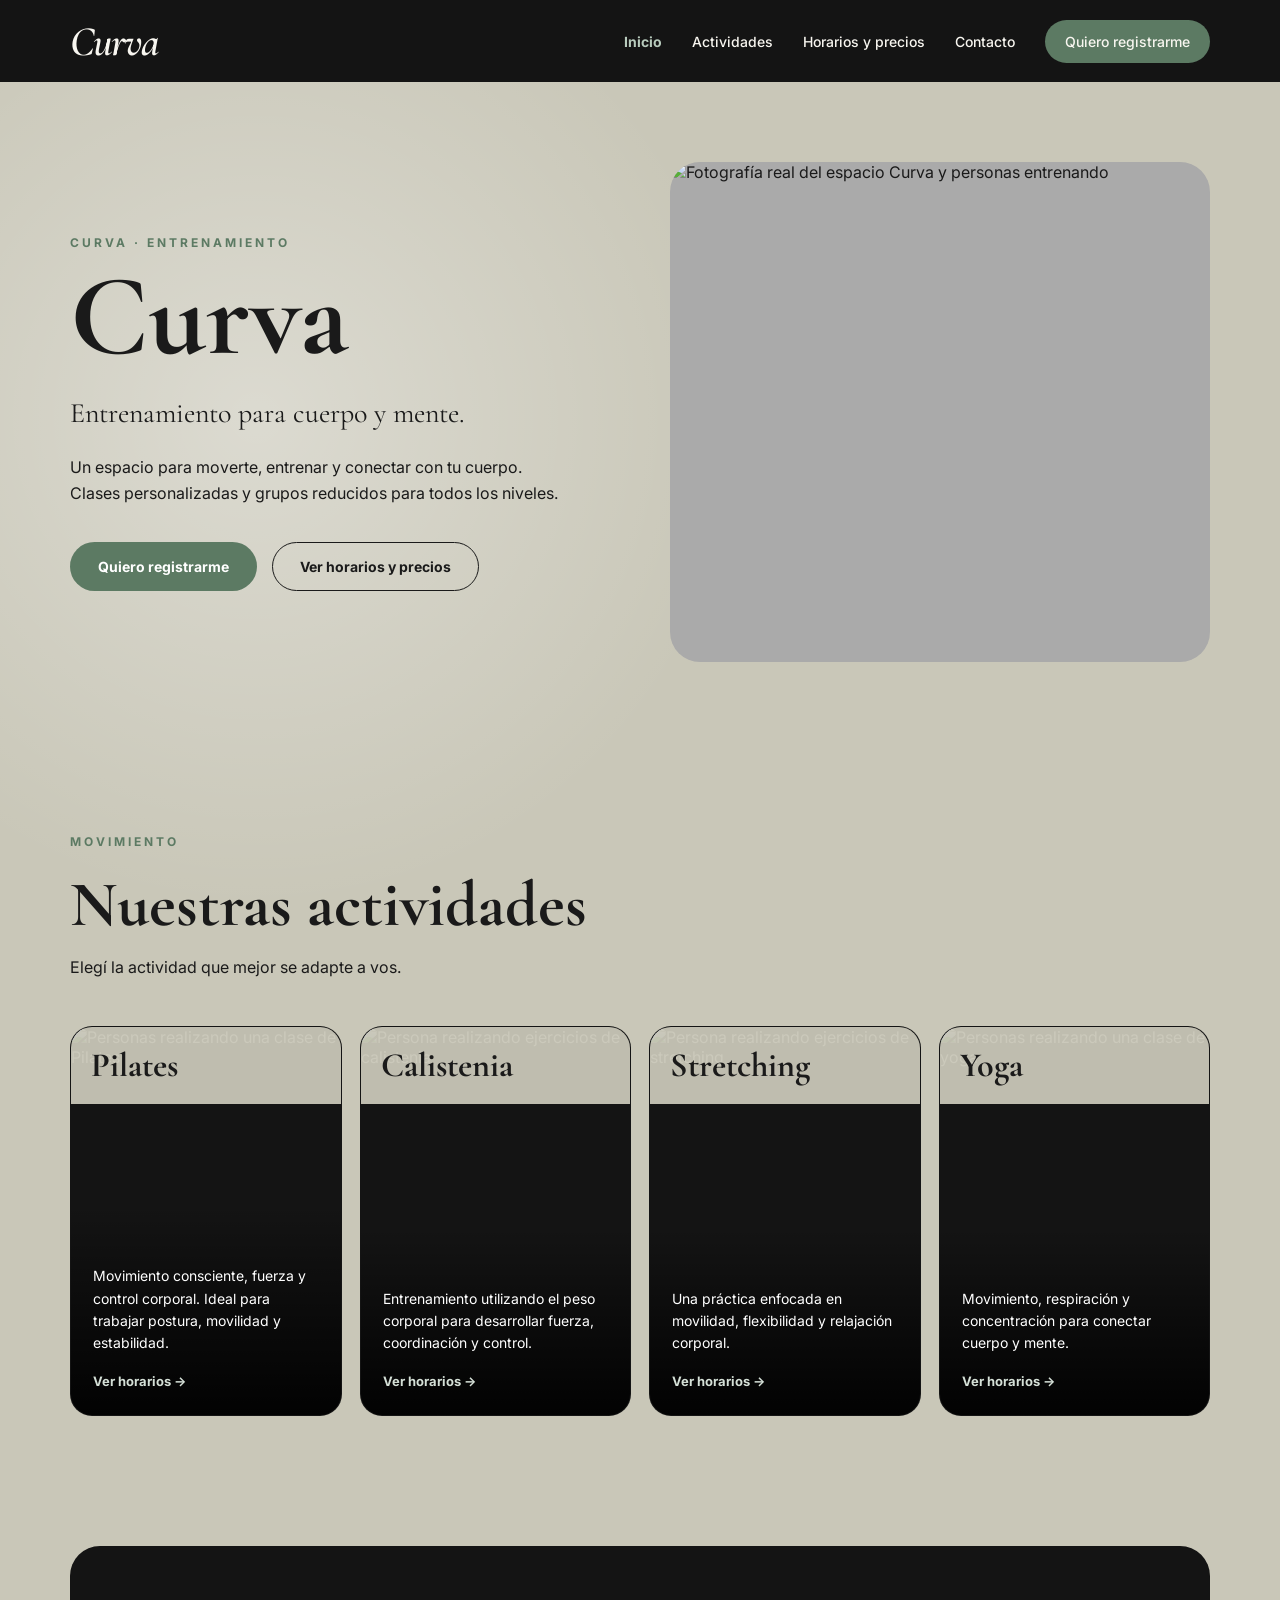
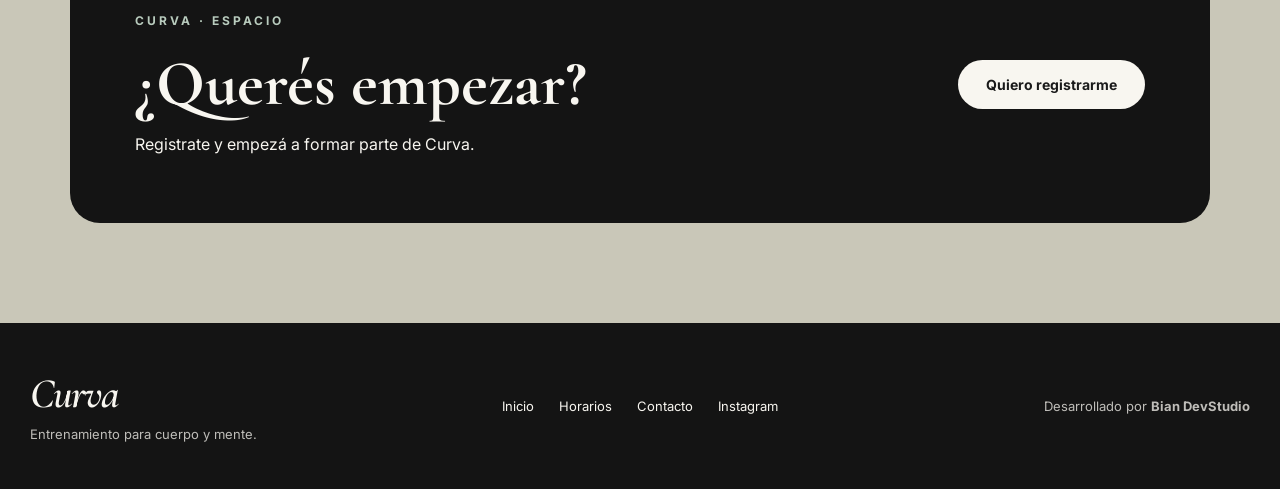
==== commit 4497187a: "Agregar precio" ====
--- a/index.html
+++ b/index.html
@@ -5,7 +5,7 @@
     <meta charset="UTF-8">
     <meta name="viewport" content="width=device-width, initial-scale=1.0">
 
-    <title>curva · espacio</title>
+    <title>Curva · espacio</title>
 
     <link rel="stylesheet" href="css/style.css">
 
@@ -30,7 +30,7 @@
             <div class="nav-menu" id="navMenu">
                 <a href="index.html" class="active">Inicio</a>
                 <a href="index.html#actividades">Actividades</a>
-                <a href="horarios.html">Horarios</a>
+                <a href="horarios.html"> Horarios y precios</a>
                 <a href="contacto.html">Contacto</a>
                 <a href="registro.html" class="nav-cta">Quiero registrarme</a>
             </div>
@@ -65,7 +65,7 @@
                     </a>
 
                     <a href="horarios.html" class="btn btn-secondary">
-                        Ver horarios
+                        Ver horarios y precios
                     </a>
                 </div>
 
--- a/css/style.css
+++ b/css/style.css
@@ -37,11 +37,9 @@
     font-family: var(--sans);
 
     background:
-        radial-gradient(
-            circle at 20% 20%,
-            rgba(255,255,255,.35),
-            transparent 25%
-        ),
+        radial-gradient(circle at 20% 20%,
+            rgba(255, 255, 255, .35),
+            transparent 25%),
         var(--beige);
 
     color: var(--black);
@@ -523,7 +521,7 @@
 
     padding: 18px 20px;
 
-    background: rgba(201,199,184,.95);
+    background: rgba(201, 199, 184, .95);
 
     color: var(--black);
 
@@ -550,10 +548,8 @@
     padding: 60px 22px 25px;
 
 
-    background: linear-gradient(
-        transparent,
-        rgba(0,0,0,.9)
-    );
+    background: linear-gradient(transparent,
+            rgba(0, 0, 0, .9));
 
 }
 
@@ -643,7 +639,7 @@
 }
 
 
-.page-header > p:last-child {
+.page-header>p:last-child {
 
     max-width: 500px;
 
@@ -721,7 +717,7 @@
 
 .schedule-day {
 
-    background: rgba(248,246,240,.35);
+    background: rgba(248, 246, 240, .35);
 
     border-radius: 22px;
 
@@ -821,7 +817,7 @@
 
     padding: 25px;
 
-    background: rgba(248,246,240,.5);
+    background: rgba(248, 246, 240, .5);
 
     border-radius: 20px;
 
@@ -882,7 +878,7 @@
 
 .contact-card {
 
-    background: rgba(248,246,240,.65);
+    background: rgba(248, 246, 240, .65);
 
     border-radius: 25px;
 
@@ -895,7 +891,7 @@
 
     padding: 15px 0;
 
-    border-bottom: 1px solid rgba(26,26,26,.15);
+    border-bottom: 1px solid rgba(26, 26, 26, .15);
 
 }
 
@@ -997,7 +993,7 @@
 }
 
 
-.registration-intro > p {
+.registration-intro>p {
 
     max-width: 440px;
 
@@ -1008,7 +1004,7 @@
 
 .registration-info {
 
-    background: rgba(248,246,240,.5);
+    background: rgba(248, 246, 240, .5);
 
     border-radius: 20px;
 
@@ -1102,7 +1098,7 @@
 .form-field select,
 .form-field textarea {
 
-    border: 1px solid rgba(26,26,26,.15);
+    border: 1px solid rgba(26, 26, 26, .15);
 
     background: white;
 
@@ -1627,4 +1623,163 @@
 
     }
 
+    /* =========================================================
+   PRECIOS POR SOLAPA
+========================================================= */
+
+    .price-panel {
+
+        margin-bottom: 25px;
+
+    }
+
+
+    .price-panel.hidden {
+
+        display: none;
+
+    }
+
+
+    .price-columns {
+
+        display: flex;
+
+        justify-content: center;
+
+        gap: 50px;
+
+        flex-wrap: wrap;
+
+    }
+
+
+    .price-panel-simple .price-columns {
+
+        justify-content: center;
+
+    }
+
+
+    .price-col {
+
+        display: flex;
+
+        flex-direction: column;
+
+        gap: 12px;
+
+        min-width: 210px;
+
+    }
+
+
+    .price-col h3 {
+
+        font-family: var(--serif);
+
+        font-size: 20px;
+
+        text-align: center;
+
+    }
+
+
+    .price-pack-titulo {
+
+        font-family: var(--serif);
+
+        font-size: 17px;
+
+        text-align: center;
+
+    }
+
+
+    .price-pack-bloque {
+
+        display: flex;
+
+        flex-direction: column;
+
+        gap: 6px;
+
+        margin-bottom: 8px;
+
+    }
+
+
+    .price-row {
+
+        display: flex;
+
+        justify-content: space-between;
+
+        gap: 25px;
+
+        font-size: 14px;
+
+    }
+
+
+    .price-row.sin-cargo span:last-child {
+
+        color: var(--green);
+
+        font-weight: 700;
+
+    }
+
+
+    .price-note {
+
+        font-size: 11px;
+
+        opacity: .65;
+
+        text-align: center;
+
+    }
+
+
+    .price-legend {
+
+        text-align: center;
+
+        font-size: 13px;
+
+        font-weight: 700;
+
+        color: var(--green);
+
+        margin-top: 18px;
+
+    }
+
+
+    .price-error {
+
+        text-align: center;
+
+        font-size: 13px;
+
+        opacity: .65;
+
+    }
+
+
+    @media (max-width: 700px) {
+
+        .price-columns {
+
+            flex-direction: column;
+
+            align-items: center;
+
+            gap: 25px;
+
+        }
+
+    }
+
 }
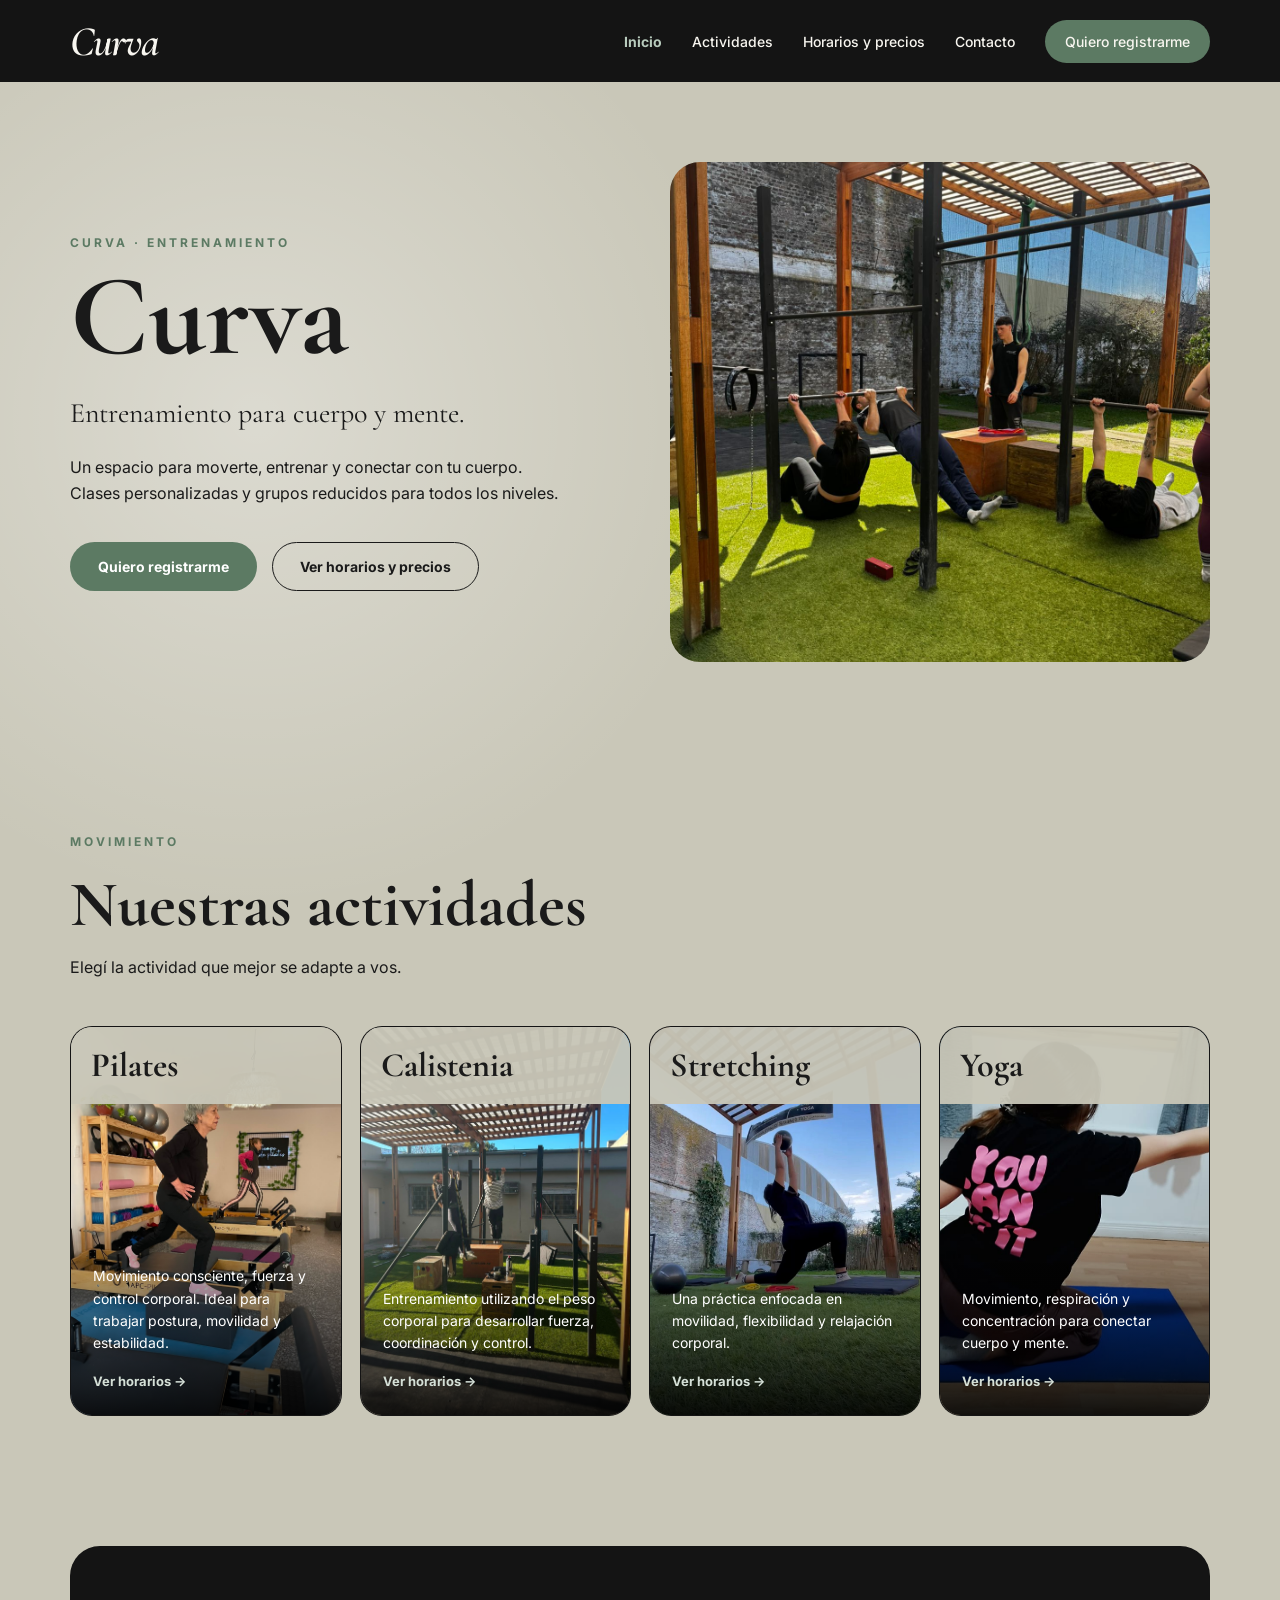
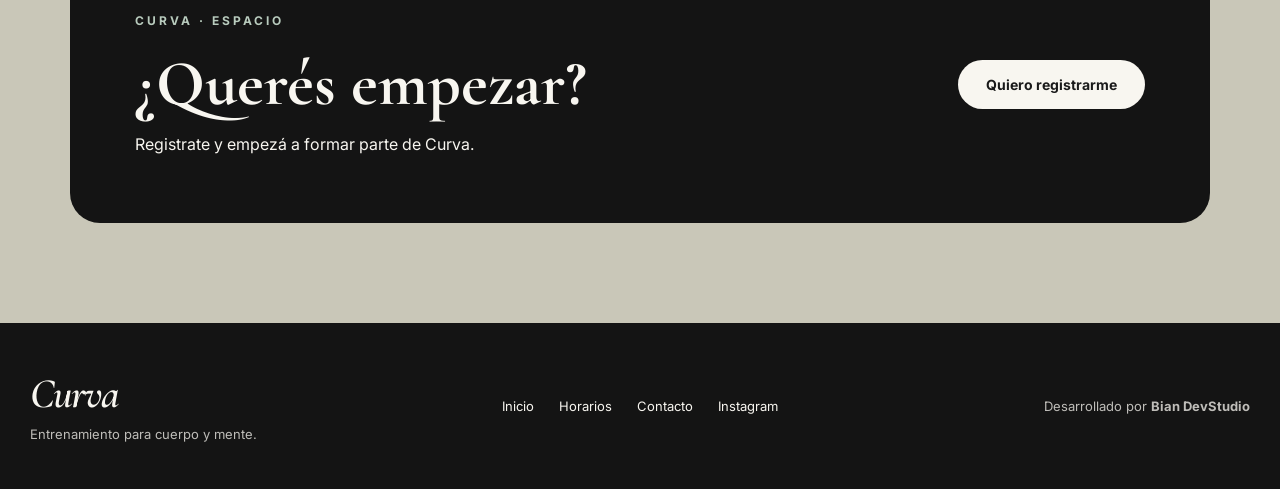
==== commit 544fe2d7: "Cambio de imagenes de internet por imagenes reales del lugar" ====
--- a/index.html
+++ b/index.html
@@ -72,7 +72,7 @@
             </div>
 
             <div class="hero-image">
-                <img src="https://i.ibb.co/39Xh1VMg/Chat-GPT-Image-Aug-9-2026-06-13-43-PM.png"
+                <img src="imagenes/inicio.jpeg"
                     alt="Fotografía real del espacio Curva y personas entrenando" border="0">
             </div>
 
@@ -95,8 +95,7 @@
 
                 <article class="activity-card">
                     <div class="activity-image">
-                        <img src="https://www.lanacion.com.ar/resizer/v2/el-pilates-esta-viviendo-un-boom-como-nunca-antes-AVSJVA2NIJHHRNGMYUJF6BVEII.JPG?auth=212dcbfe2565f1b15836f2805d3e4968150fbaca1ac7b44af1a2a1fc188b2184&width=1200&height=1200&quality=70&smart=true"
-                            alt="Personas realizando una clase de Pilates">
+                        <img src="imagenes/pilates.jpeg"alt="Personas realizando una clase de Pilates">
                     </div>
 
                     <div class="activity-title">
@@ -118,8 +117,7 @@
 
                 <article class="activity-card">
                     <div class="activity-image">
-                        <img src="https://blogscdn.thehut.net/wp-content/uploads/sites/450/2018/06/26100700/ejercicios-de-calistenia.jpg"
-                            alt="Persona realizando ejercicios de calistenia">
+                        <img src="imagenes/calistenia.jpeg"alt="Persona realizando ejercicios de calistenia">
                     </div>
 
                     <div class="activity-title">
@@ -141,8 +139,7 @@
 
                 <article class="activity-card">
                     <div class="activity-image">
-                        <img src="https://www.lanacion.com.ar/resizer/v2/tener-una-rutina-de-stretching-es-crucial-antes-ZVGTNDY2RJAFDK6FNNMJNM5RAE.JPG?auth=73c7207e439cc6bf8ff321c32a39fa1faf89ce833e7b2377edb4658e9f6f343c&width=1920&height=1080&quality=70&smart=true"
-                            alt="Persona realizando ejercicios de stretching">
+                        <img src="imagenes/streaching.jpeg"alt="Persona realizando ejercicios de stretching">
                     </div>
 
                     <div class="activity-title">
@@ -164,8 +161,7 @@
 
                 <article class="activity-card">
                     <div class="activity-image">
-                        <img src="https://content.cuerpomente.com/medio/2024/09/19/clase-de-yoga_ff631630_1489516412_240919082317_1280x720.jpg"
-                            alt="Personas realizando una clase de yoga">
+                        <img src="imagenes/yoga.jpeg" alt="Personas realizando una clase de yoga">
                     </div>
 
                     <div class="activity-title">
--- a/css/style.css
+++ b/css/style.css
@@ -1623,162 +1623,230 @@
 
     }
 
-    /* =========================================================
-   PRECIOS POR SOLAPA
+}
+
+
+/* =========================================================
+   PRECIOS — ACORDEÓN "VER ABONOS"
 ========================================================= */
 
-    .price-panel {
-
-        margin-bottom: 25px;
-
-    }
-
-
-    .price-panel.hidden {
-
-        display: none;
-
-    }
-
-
-    .price-columns {
-
-        display: flex;
-
-        justify-content: center;
-
-        gap: 50px;
-
-        flex-wrap: wrap;
-
-    }
-
-
-    .price-panel-simple .price-columns {
-
-        justify-content: center;
-
-    }
-
-
-    .price-col {
-
-        display: flex;
+.price-panel {
+
+    text-align: center;
+
+    margin-bottom: 25px;
+
+}
+
+
+.price-panel.hidden {
+
+    display: none;
+
+}
+
+
+.accordion-toggle {
+
+    background: var(--green);
+
+    color: white;
+
+    border: none;
+
+    border-radius: 40px;
+
+    padding: 13px 26px;
+
+    font-family: var(--sans);
+
+    font-size: 14px;
+
+    font-weight: 700;
+
+    cursor: pointer;
+
+    display: inline-flex;
+
+    align-items: center;
+
+    gap: 8px;
+
+}
+
+
+.accordion-toggle:hover {
+
+    opacity: .9;
+
+}
+
+
+.accordion-arrow {
+
+    font-size: 14px;
+
+}
+
+
+.price-cards {
+
+    display: flex;
+
+    justify-content: center;
+
+    gap: 16px;
+
+    flex-wrap: wrap;
+
+    margin-top: 18px;
+
+    text-align: left;
+
+}
+
+
+.price-cards.hidden {
+
+    display: none;
+
+}
+
+
+.price-card {
+
+    background: rgba(248, 246, 240, .6);
+
+    border-radius: 18px;
+
+    padding: 18px 20px;
+
+    min-width: 210px;
+
+    flex: 1 1 210px;
+
+    max-width: 260px;
+
+}
+
+
+.price-card h4 {
+
+    font-family: var(--serif);
+
+    font-size: 17px;
+
+    text-align: center;
+
+    margin-bottom: 10px;
+
+}
+
+
+.price-pack-titulo {
+
+    font-family: var(--serif);
+
+    font-size: 15px;
+
+    text-align: center;
+
+    margin-bottom: 4px;
+
+}
+
+
+.price-pack-bloque {
+
+    margin-bottom: 12px;
+
+}
+
+
+.price-pack-bloque:last-child {
+
+    margin-bottom: 0;
+
+}
+
+
+.price-row {
+
+    display: flex;
+
+    justify-content: space-between;
+
+    gap: 15px;
+
+    font-size: 13px;
+
+    padding: 4px 0;
+
+}
+
+
+.price-row.sin-cargo span:last-child {
+
+    color: var(--green);
+
+    font-weight: 700;
+
+}
+
+
+.price-note {
+
+    font-size: 11px;
+
+    opacity: .65;
+
+    text-align: center;
+
+    margin-top: 6px;
+
+}
+
+
+.price-legend {
+
+    text-align: center;
+
+    font-size: 13px;
+
+    font-weight: 700;
+
+    color: var(--green);
+
+    margin-top: 10px;
+
+}
+
+
+.price-error {
+
+    text-align: center;
+
+    font-size: 13px;
+
+    opacity: .65;
+
+}
+
+
+@media (max-width: 700px) {
+
+    .price-cards {
 
         flex-direction: column;
 
-        gap: 12px;
-
-        min-width: 210px;
-
-    }
-
-
-    .price-col h3 {
-
-        font-family: var(--serif);
-
-        font-size: 20px;
-
-        text-align: center;
-
-    }
-
-
-    .price-pack-titulo {
-
-        font-family: var(--serif);
-
-        font-size: 17px;
-
-        text-align: center;
-
-    }
-
-
-    .price-pack-bloque {
-
-        display: flex;
-
-        flex-direction: column;
-
-        gap: 6px;
-
-        margin-bottom: 8px;
-
-    }
-
-
-    .price-row {
-
-        display: flex;
-
-        justify-content: space-between;
-
-        gap: 25px;
-
-        font-size: 14px;
-
-    }
-
-
-    .price-row.sin-cargo span:last-child {
-
-        color: var(--green);
-
-        font-weight: 700;
-
-    }
-
-
-    .price-note {
-
-        font-size: 11px;
-
-        opacity: .65;
-
-        text-align: center;
-
-    }
-
-
-    .price-legend {
-
-        text-align: center;
-
-        font-size: 13px;
-
-        font-weight: 700;
-
-        color: var(--green);
-
-        margin-top: 18px;
-
-    }
-
-
-    .price-error {
-
-        text-align: center;
-
-        font-size: 13px;
-
-        opacity: .65;
-
-    }
-
-
-    @media (max-width: 700px) {
-
-        .price-columns {
-
-            flex-direction: column;
-
-            align-items: center;
-
-            gap: 25px;
-
-        }
+        align-items: stretch;
+
+    }
+
+
+    .price-card {
+
+        max-width: none;
 
     }
 
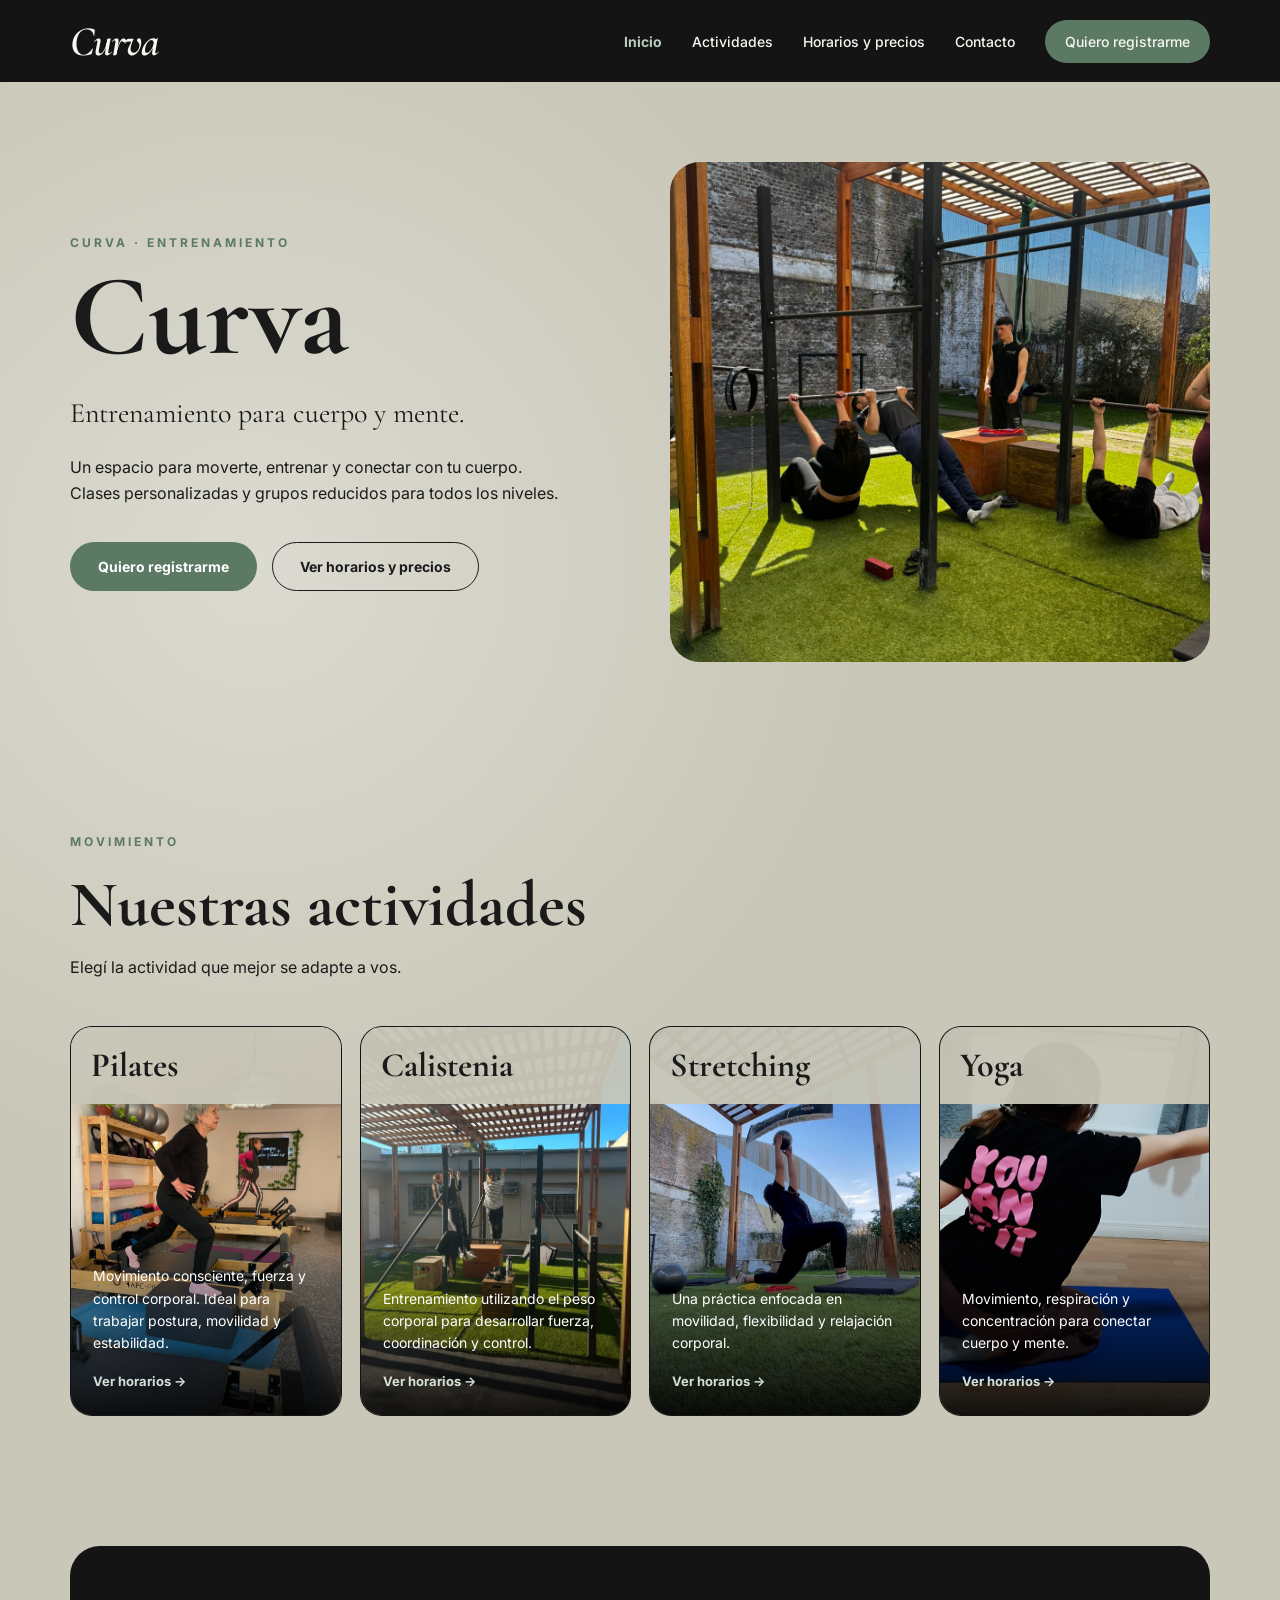
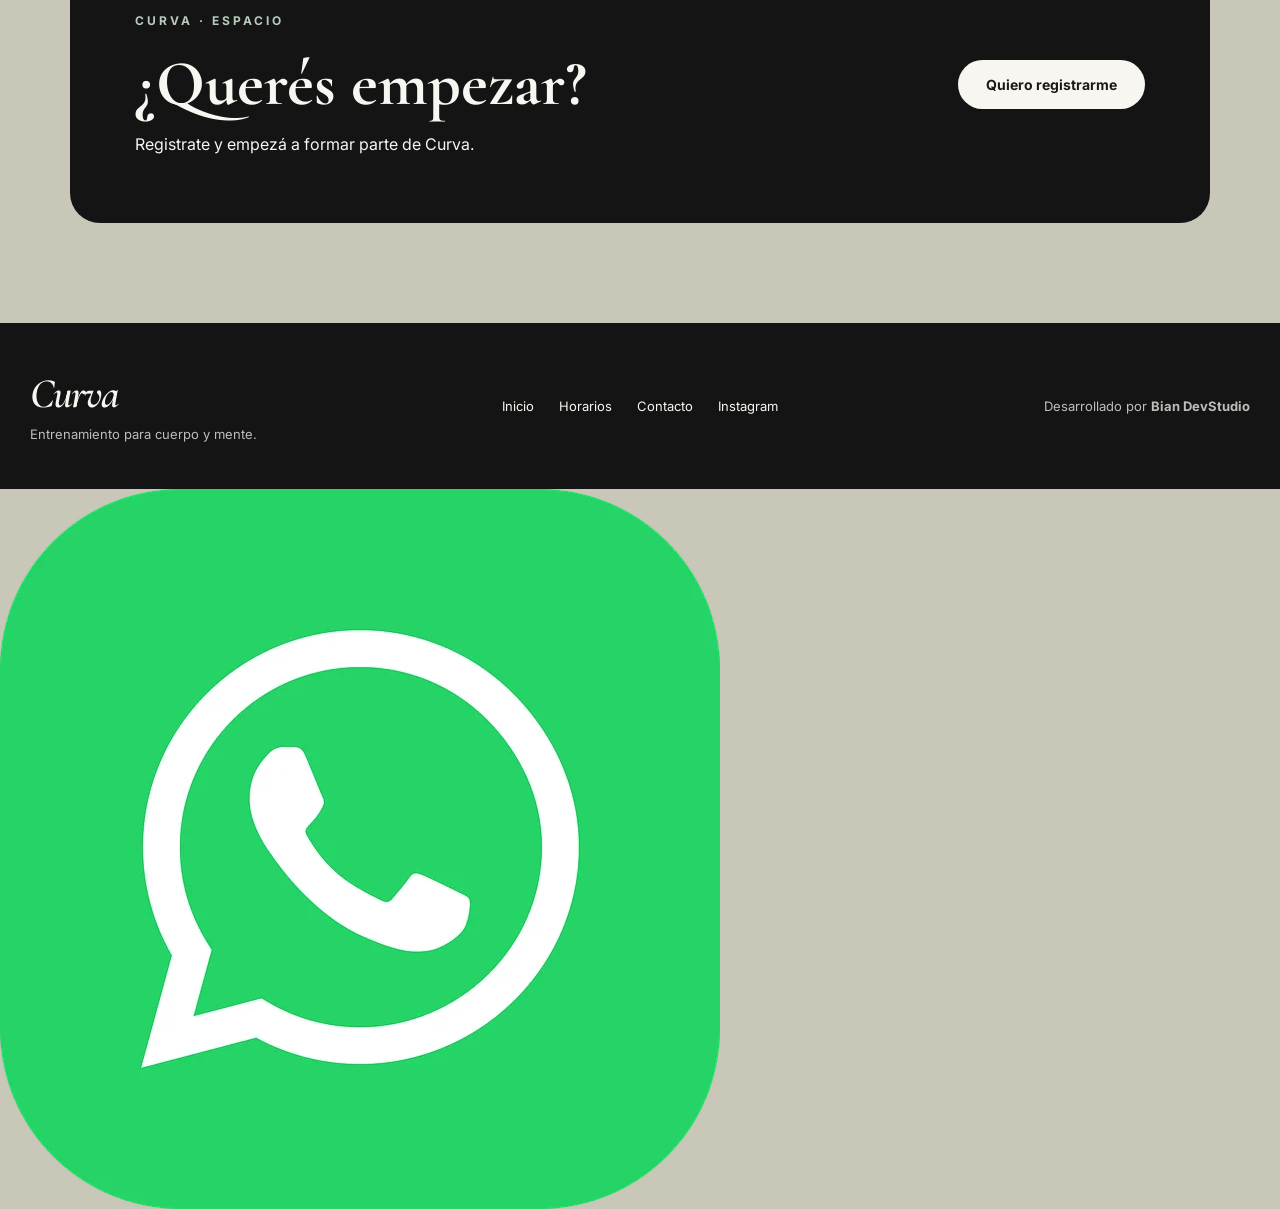
==== commit e1cda5fb: "Agrego botón de whatsapp" ====
--- a/index.html
+++ b/index.html
@@ -72,8 +72,8 @@
             </div>
 
             <div class="hero-image">
-                <img src="imagenes/inicio.jpeg"
-                    alt="Fotografía real del espacio Curva y personas entrenando" border="0">
+                <img src="imagenes/inicio.jpeg" alt="Fotografía real del espacio Curva y personas entrenando"
+                    border="0">
             </div>
 
         </section>
@@ -95,7 +95,7 @@
 
                 <article class="activity-card">
                     <div class="activity-image">
-                        <img src="imagenes/pilates.jpeg"alt="Personas realizando una clase de Pilates">
+                        <img src="imagenes/pilates.jpeg" alt="Personas realizando una clase de Pilates">
                     </div>
 
                     <div class="activity-title">
@@ -117,7 +117,7 @@
 
                 <article class="activity-card">
                     <div class="activity-image">
-                        <img src="imagenes/calistenia.jpeg"alt="Persona realizando ejercicios de calistenia">
+                        <img src="imagenes/calistenia.jpeg" alt="Persona realizando ejercicios de calistenia">
                     </div>
 
                     <div class="activity-title">
@@ -139,7 +139,7 @@
 
                 <article class="activity-card">
                     <div class="activity-image">
-                        <img src="imagenes/streaching.jpeg"alt="Persona realizando ejercicios de stretching">
+                        <img src="imagenes/streaching.jpeg" alt="Persona realizando ejercicios de stretching">
                     </div>
 
                     <div class="activity-title">
@@ -229,6 +229,10 @@
 
     </footer>
 
+    <a href="https://wa.me/5491138007337" target="_blank" rel="noopener noreferrer" class="whatsapp-float"
+        id="whatsappFloat" aria-label="Escribinos por WhatsApp">
+        <img src="imagenes/whatsapplogo.png" alt="WhatsApp">
+    </a>
 
     <script src="js/script.js"></script>
 
--- a/css/style.css
+++ b/css/style.css
@@ -1850,4 +1850,70 @@
 
     }
 
+    /* =========================================================
+   BOTÓN FLOTANTE DE WHATSAPP
+========================================================= */
+
+    .whatsapp-float {
+
+        position: fixed;
+        bottom: 24px;
+        right: 24px;
+        width: 60px;
+        height: 60px;
+        z-index: 200;
+
+        display: flex;
+        align-items: center;
+        justify-content: center;
+
+        border-radius: 50%;
+        box-shadow: 0 4px 14px rgba(0, 0, 0, .25);
+
+        opacity: 0;
+        visibility: hidden;
+        transform: translateY(20px);
+        transition: opacity .3s, transform .3s, visibility .3s;
+
+    }
+
+
+    .whatsapp-float.show {
+
+        opacity: 1;
+        visibility: visible;
+        transform: translateY(0);
+
+    }
+
+
+    .whatsapp-float:hover {
+
+        transform: scale(1.08);
+
+    }
+
+
+    .whatsapp-float img {
+
+        width: 100%;
+        height: 100%;
+        object-fit: contain;
+
+    }
+
+
+    @media (max-width: 700px) {
+
+        .whatsapp-float {
+
+            width: 50px;
+            height: 50px;
+            bottom: 16px;
+            right: 16px;
+
+        }
+
+    }
+
 }
